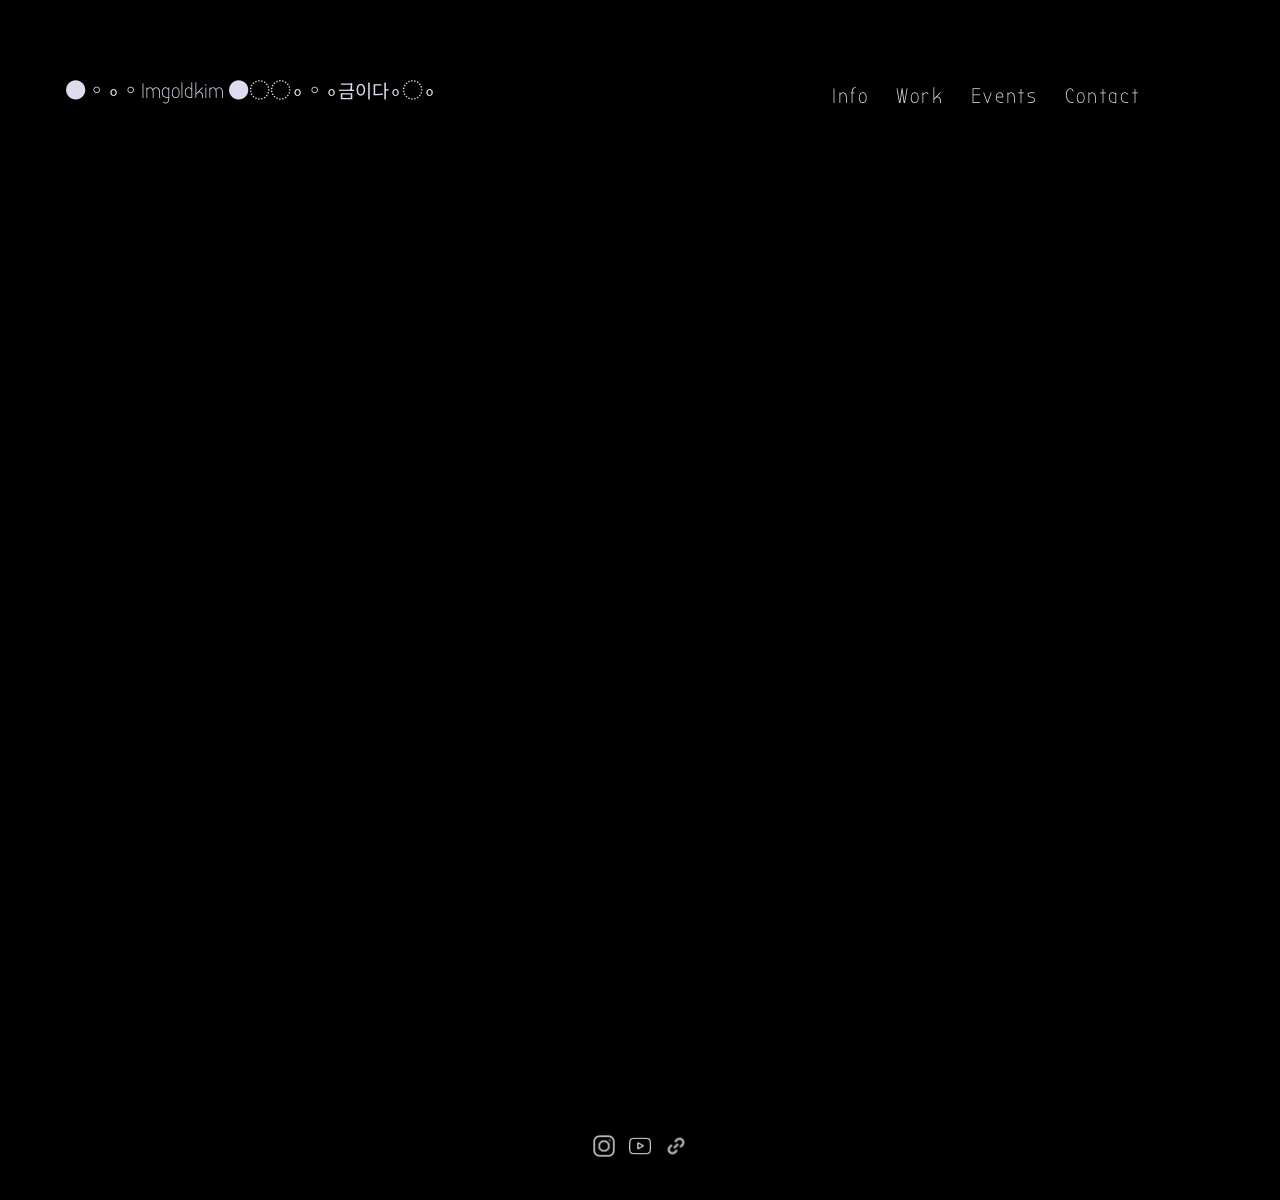
==== index.html @ c68221ae "g8t" ====
<!DOCTYPE html>
<html lang="en">
<head>
    <meta charset="UTF-8">
    <meta name="viewport" content="width=device-width, initial-scale=1.0">
    <title>●◦∘◦Imgoldkim ●◌∘◦금이다∘◌</title>
    <link rel="stylesheet" href="styles.css">
    <link href="https://fonts.googleapis.com/css2?family=Noto+Sans+KR&display=swap" rel="stylesheet">
    <link rel="preconnect" href="https://fonts.googleapis.com">
    <link rel="preconnect" href="https://fonts.gstatic.com" crossorigin>
    <link href="https://fonts.googleapis.com/css2?family=Bubbler+One&family=Indie+Flower&display=swap" rel="stylesheet">
    <script src="cursor-background.js"></script>
</head>
<body class="main-bg">
    <video class="hero-video" autoplay muted loop playsinline preload="auto" aria-label="Main background video">
        <source src="video/7seconds.mp4" type="video/mp4">
    </video>
    <div class="container">
        <div class="top-right-title"><a class="top-right-title-link" href="index.html" aria-label="Go to home">●◦∘◦Imgoldkim ●◌◌∘◦∘<span class="kr">금이다</span>∘◌∘</a></div>
        <nav class="top-right-menu">
            <a href="info.html" class="nav-link">Info</a>
            <a href="work.html" class="nav-link">Work</a>
            <a href="events.html" class="nav-link">Events</a>
            <a href="contact.html" class="nav-link">Contact</a>
        </nav>
        
        <main style="display: flex; flex-direction: column; justify-content: center; align-items: center; min-height: 120vh;"></main>
        <footer></footer>
        <div class="bottom-social-icons">
            <a href="https://www.instagram.com/thereddot.jpg/" target="_blank" rel="noopener noreferrer" aria-label="Instagram">
                <img src="images/instagram_icon.png" alt="Instagram" class="social-icon">
            </a>
            <a href="https://www.youtube.com/@ImGold" target="_blank" rel="noopener noreferrer" aria-label="YouTube">
                <img src="images/youtube.png" alt="YouTube" class="social-icon">
            </a>
            <a href="https://music.apple.com/ch/artist/im-gold/1435280077?l=en-GB" target="_blank" rel="noopener noreferrer" aria-label="Apple Music">
                <img src="images/link.png" alt="Apple Music" class="social-icon">
            </a>
        </div>
    </div>
    <script>
        // Kick video playback; some browsers require an explicit play call.
        (function() {
            const video = document.querySelector('.hero-video');
            if (!video) return;
            const tryPlay = () => {
                video.play().catch(() => {});
            };
            document.addEventListener('DOMContentLoaded', tryPlay);
            document.addEventListener('click', tryPlay, { once: true });
        })();
    </script>
</body>
</html>
---- styles.css ----
@import url('https://fonts.googleapis.com/css2?family=Inconsolata:wght@200..900&display=swap');

/* Bio page background */
.work-bg {
    background-image: url('images/bg6.png') !important;
    background-repeat: repeat !important;
    background-size: 150% !important;
    background-position: center center;
}
.events-bg {
    background-image: url('images/bg8.png') !important;
    background-repeat: repeat !important;
    background-size: 150% !important;
    background-position: center center;
}
.info-bg {
    background: #000 !important;
    background-image: none !important;
}
.info-bg::after,
.info-bg-scrolled::after {
    display: none !important;
}
.info-bg .top-right-title {
    color: #fffef1 !important;
}
.info-bg .top-right-title a {
    color: #fffef1 !important;
}
.info-bg .top-right-menu {
    color: #fffef1 !important;
}
.info-bg .nav-link {
    color: #fffef1 !important;
}
.info-bg main:first-of-type {
    justify-content: flex-start !important;
    align-items: flex-start !important;
    padding: 180px 20px 60px 65px;
    width: 100%;
}
.info-bg .bio-container {
    display: flex;
    gap: 10px;
    align-items: flex-start;
    max-width: 1200px;
}
.info-bg .bio-section {
    text-align: left !important;
    max-width: 500px;
    margin-top: 15px;
    margin-left: -140px;
    padding-left: 0;
    flex-shrink: 0;
}
.info-bg .bio-image {
    flex-shrink: 0;
    margin-left: 350px;
    margin-top: 0;
    display: flex;
    flex-direction: column;
    align-items: center;
}
.info-bg .bio-image img {
    max-width: 310px;
    margin-top: 110px;
    margin-left: -20px;
    height: auto;
    display: block;
}
.info-bg .bio-links {
    display: flex;
    gap: 30px;
    margin-top: 50px;
    margin-left: 0;
    justify-content: center;
}
.info-bg .link-group {
    display: flex;
    flex-direction: column;
    align-items: center;
}
.info-bg .link-title {
    font-family: "Inconsolata", monospace !important;
    font-size: 22pt !important;
    color: #ffffe2 !important;
    font-weight: 350 !important;
    margin-bottom: 2px;
}
.info-bg .link-subtitle {
    font-family: "Inconsolata", monospace !important;
    font-size: 14pt !important;
    color: #ffffe2 !important;
    font-weight: 200 !important;
    margin-top:-4px;
    text-decoration: none;
}
.info-bg .link-subtitle:hover {
    text-decoration: underline;
}
.info-bg .bio-section,
.info-bg .bio-section * {
    font-family: "Inconsolata", monospace !important;
    font-optical-sizing: auto;
    font-weight: 300;
    font-variation-settings:
        "wdth" 150;
    line-height: 1.4;
    font-size: 16pt !important;
    color: #ffffe2 !important;
}
.contact-bg {
    background-image: url('images/background5.png') !important;
    background-repeat: repeat !important;
    background-size: 150% !important;
    background-position: center center;
}
/* Main page background */
html, body {
    height: 100%;
    min-height: 100vh;
    margin: 0;
    padding: 10;
}
/* Bottom navigation menu styles */
.bottom-menu {
    display: flex;
    justify-content: center;
    gap: 16px;
    margin-top: 40px;
}
@font-face {
    font-family: 'Diatype';
    src: url('font/diatype/ABCDiatype-Heavy-Trial.woff2') format('woff2'),
         url('font/diatype/ABCDiatype-Heavy-Trial.woff') format('woff'),
         url('font/diatype/ABCDiatype-Heavy-Trial.otf') format('opentype');
    font-weight: 900;
    font-style: normal;
    font-display: swap;
}
/* Diatype font-face declarations */
@font-face {
    font-family: 'Diatype';
    src: url('font/diatype/ABCDiatype-Regular-Trial.woff2') format('woff2'),
         url('font/diatype/ABCDiatype-Regular-Trial.woff') format('woff'),
         url('font/diatype/ABCDiatype-Regular-Trial.otf') format('opentype');
    font-weight: normal;
    font-style: normal;
    font-display: swap;
}
@font-face {
    font-family: 'Diatype';
    src: url('font/diatype/ABCDiatype-Bold-Trial.woff2') format('woff2'),
         url('font/diatype/ABCDiatype-Bold-Trial.woff') format('woff'),
         url('font/diatype/ABCDiatype-Bold-Trial.otf') format('opentype');
    font-weight: bold;
    font-style: normal;
    font-display: swap;
}
body {
    font-family: 'Diatype', Arial, sans-serif;
    font-weight: 900;
    line-height: 1.6;
    background: #000;
    cursor: url('images/cursor.png'), auto;
}

/* Custom cursor for all interactive elements */
*, *::before, *::after {
    cursor: url('images/cursor.png'), auto;
}

/* Animated background for main page */
body.main-bg {
    background: #000;
    background-image: none;
}

.container {
    max-width: 1200px;
    margin: 0 auto;
    padding: 20px;
    background: transparent !important;
    position: relative;
    z-index: 1; /* keep content above video */
}

header {
    text-align: center;
    padding: 40px 0;
}

/* Use Diatype Heavy for headings */
h1, h2, h3, h4, h5, h6 {
    font-family: 'Diatype', Arial, sans-serif;
    font-weight: 900;
    color: #333;
    margin-bottom: 20px;
}

.main-image {
    display: flex;
    justify-content: center;
    align-items: center;
    min-height: 60vh;
}

.hero-image {
    max-width: 472px;
    height: auto;
    border-radius: 8px;
    animation: float 4s ease-in-out infinite; /* reduced animation time */
    transition: all 0.3s ease;
}

.hero-video {
    position: fixed;
    inset: 0;
    width: 100vw;
    height: 100vh;
    object-fit: cover;
    z-index: 0; /* sit behind content but above page background */
    background: #000;
    pointer-events: none; /* allow clicks to reach overlayed elements */
}

@keyframes float {
    0% {
        transform: translateY(0px);
    }
    50% {
        transform: translateY(-40px); /* increased movement range */
    }
    100% {
        transform: translateY(0px);
    }
}

footer {
    text-align: center;
    padding: 20px;
    color: #666;
    margin-top: 40px;
}

.footer-blue {
    color: blue;
}

.top-right-menu {  
    position: fixed;
    top: 80px;
    right: 140px;
    font-family: 'Noto Sans KR', sans-serif;
    font-size: 10.5pt;
    color: #222;
    display: flex;
    gap: 27px;
    z-index: 100;
}

.top-right-title {
    position: fixed;
    top: 80px;
    left: 65px; /* moved 200px further left from previous 120px */
    font-family: 'Bubbler One', 'Noto Sans KR', sans-serif;
    font-size: 16pt;
    font-weight: 400;
    color: #e0dbef;
    line-height: 24px; /* align with 24px icon height */
    text-rendering: optimizeLegibility;
    -webkit-font-smoothing: antialiased;
    z-index: 100;
    user-select: none;
    -webkit-user-select: none;
    -moz-user-select: none;
    cursor: pointer;
}

.top-right-title .kr {
    font-size: 14pt;
}

.top-right-title-link {
    color: inherit;
    text-decoration: none;
}

.nav-link {
    font-family: "Bubbler One", sans-serif;
    font-size: 16pt;
    font-weight: 400;
    color: #e0dbef;
    text-decoration: none;
    transition: opacity 0.7s ease;
    cursor: pointer;
    letter-spacing: 2.3px;
}

.nav-link:hover {
    opacity: 0.7;
}
.nav-btn {
    font-family: 'Diatype', Arial, sans-serif;
    font-size: 10pt !important; /* force all buttons to same size */
    color: #FFFFFF;
    background: transparent;
    border: none;
    border-radius: 4px;
    padding: 4px 12px;
    cursor: pointer;
    transition: background 0.2s;
    font-weight: 900;
}

.nav-btn:hover {
    background: #e0e7ff;
}

/* Center CV content */
.cv-center {
    display: flex;
    flex-direction: column;
    justify-content: center;
    align-items: center;
    min-height: 100vh;
    text-align: center;
}

.cv-details {
    max-width: 700px;
    margin: 180px auto 0 auto;
    text-align: center;
    color: #39FF14; /* neon green */
    font-weight: 900;
    font-size: 13pt; /* 본문 글자 크기 */
}

.cv-title {
    font-size: 2750px;
    font-weight: 900;
    display: inline-block;
    margin-bottom: 2pt;
    color: #FFFF00; /* 형광노랑 */
    background: none;
    -webkit-background-clip: initial;
    -webkit-text-fill-color: initial;
    background-clip: initial;
    text-fill-color: initial;
}

.cv-section-title {
    font-size: 30px;
    font-weight: 900;
    display: block;
    margin: 18px 0 8px 0;
    color: #2E8B57; /* deep pastel green */
    text-transform: uppercase;
    letter-spacing: 1px;
}

.cv-year {
    display: block;
    font-size: 10pt; /* 년도만 10pt */
    margin-top: 2px;
    color: #39FF14;
    font-weight: 900; /* 굵게 */
}

.cv-subtext {
    font-size: 11pt;
    display: block;
    margin-bottom: 0;
    line-height: 1.1; /* 더 줄인 줄간격 */
}

.cv-subtext + .cv-subtext {
    margin-top: 0;
}

.gallery {
    display: grid;
    grid-template-columns: repeat(3, 1fr);
    gap: 90px; /* 사진 사이 간격 더 넓힘 */
    justify-content: center;
    margin-top: 240px;
    padding-left: 64px;
    padding-right: 64px;
}

.gallery img {
    width: 482px;
    height: 302px;
    border-radius: 0;
    box-shadow: 0 4px 24px rgba(0,0,0,0.16);
    object-fit: contain;
    background: #222;
}

.bio-section,
.bio-section * {
    font-family: "Inconsolata", monospace;
    font-optical-sizing: auto;
    font-weight: 300;
    font-variation-settings:
        "wdth" 100;
    color: #FFFAA0; /* brighter light yellow */
    font-size: 12pt;
}

img {
    pointer-events: none;
    user-select: none;
    -webkit-user-drag: none;
}
.bottom-social-icons {
    position: absolute;
    bottom: 35px;
    left: 50%;
    transform: translateX(-50%);
    display: flex;
    gap: 14px;
    z-index: 100;
}

.social-icon {
    height: 22px;
    width: auto;
    opacity: 0.8;
    transition: opacity 0.3s ease;
    pointer-events: auto;
}

.social-icon:hover {
    opacity: 1;
}
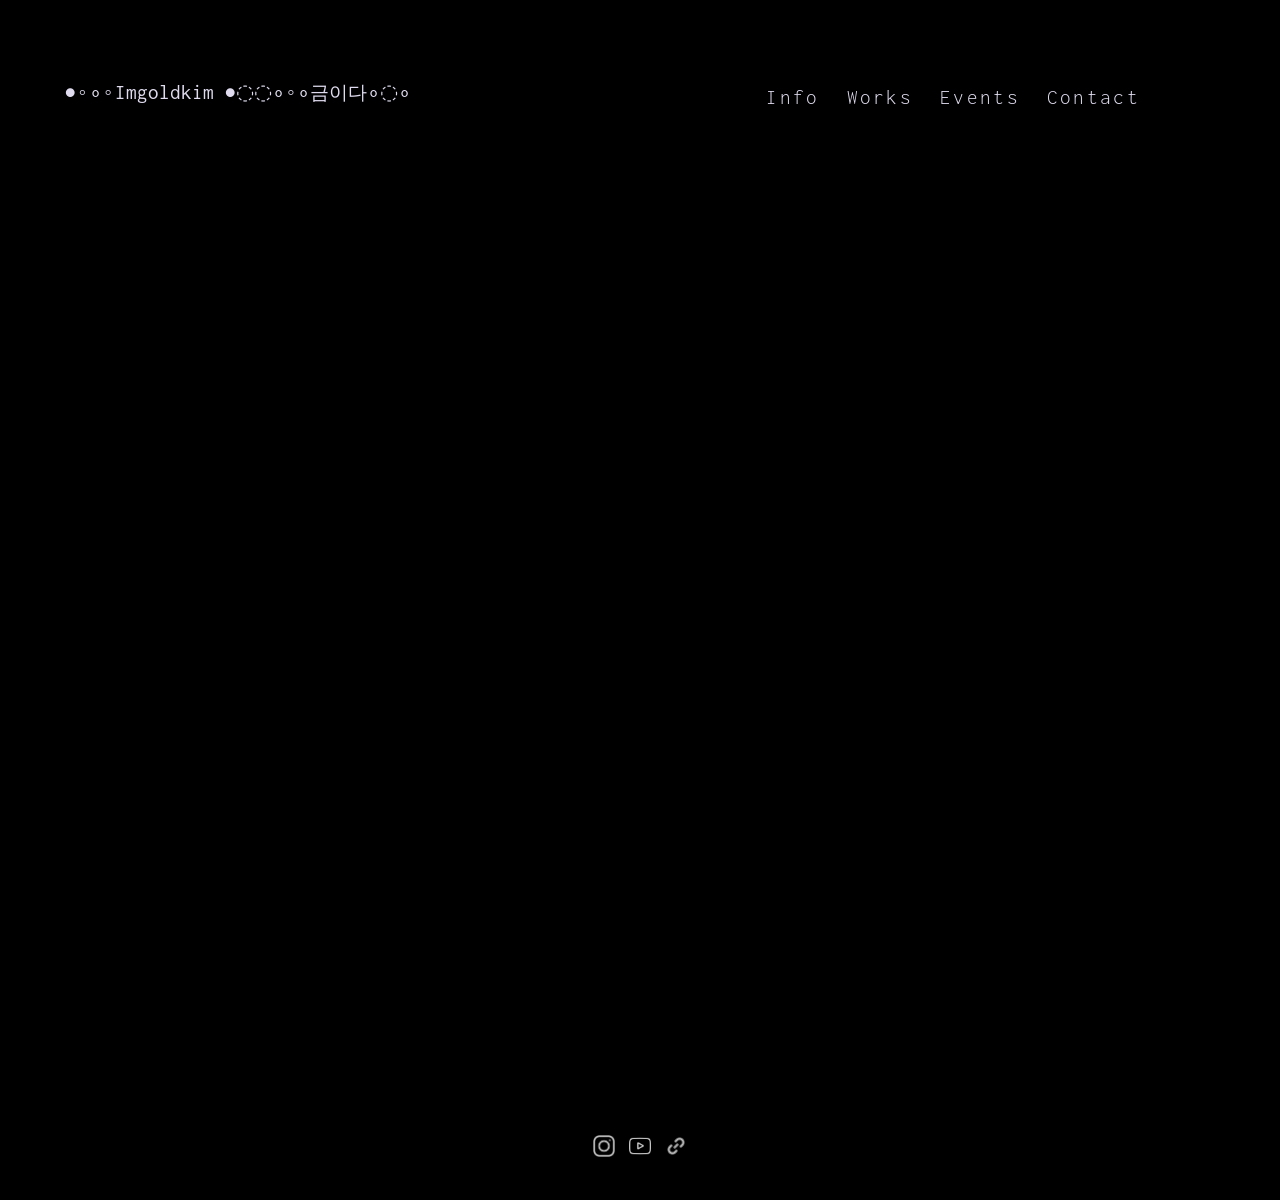
==== commit 55221a38: "change" ====
--- a/index.html
+++ b/index.html
@@ -19,7 +19,7 @@
         <div class="top-right-title"><a class="top-right-title-link" href="index.html" aria-label="Go to home">●◦∘◦Imgoldkim ●◌◌∘◦∘<span class="kr">금이다</span>∘◌∘</a></div>
         <nav class="top-right-menu">
             <a href="info.html" class="nav-link">Info</a>
-            <a href="work.html" class="nav-link">Work</a>
+            <a href="work.html" class="nav-link">Works</a>
             <a href="events.html" class="nav-link">Events</a>
             <a href="contact.html" class="nav-link">Contact</a>
         </nav>
--- a/styles.css
+++ b/styles.css
@@ -2,16 +2,12 @@
 
 /* Bio page background */
 .work-bg {
-    background-image: url('images/bg6.png') !important;
-    background-repeat: repeat !important;
-    background-size: 150% !important;
-    background-position: center center;
+    background: #000 !important;
+    background-image: none !important;
 }
 .events-bg {
-    background-image: url('images/bg8.png') !important;
-    background-repeat: repeat !important;
-    background-size: 150% !important;
-    background-position: center center;
+    background: #000 !important;
+    background-image: none !important;
 }
 .info-bg {
     background: #000 !important;
@@ -62,7 +58,7 @@
     align-items: center;
 }
 .info-bg .bio-image img {
-    max-width: 310px;
+    max-width: 330px;
     margin-top: 110px;
     margin-left: -20px;
     height: auto;
@@ -110,10 +106,8 @@
     color: #ffffe2 !important;
 }
 .contact-bg {
-    background-image: url('images/background5.png') !important;
-    background-repeat: repeat !important;
-    background-size: 150% !important;
-    background-position: center center;
+    background: #000 !important;
+    background-image: none !important;
 }
 /* Main page background */
 html, body {
@@ -251,7 +245,7 @@
     position: fixed;
     top: 80px;
     right: 140px;
-    font-family: 'Noto Sans KR', sans-serif;
+    font-family: 'Inconsolata', monospace;
     font-size: 10.5pt;
     color: #222;
     display: flex;
@@ -263,7 +257,7 @@
     position: fixed;
     top: 80px;
     left: 65px; /* moved 200px further left from previous 120px */
-    font-family: 'Bubbler One', 'Noto Sans KR', sans-serif;
+    font-family: 'Inconsolata', monospace;
     font-size: 16pt;
     font-weight: 400;
     color: #e0dbef;
@@ -287,9 +281,9 @@
 }
 
 .nav-link {
-    font-family: "Bubbler One", sans-serif;
+    font-family: 'Inconsolata', monospace;
     font-size: 16pt;
-    font-weight: 400;
+    font-weight: 300;
     color: #e0dbef;
     text-decoration: none;
     transition: opacity 0.7s ease;
@@ -378,23 +372,118 @@
     margin-top: 0;
 }
 
-.gallery {
-    display: grid;
-    grid-template-columns: repeat(3, 1fr);
-    gap: 90px; /* 사진 사이 간격 더 넓힘 */
-    justify-content: center;
-    margin-top: 240px;
-    padding-left: 64px;
-    padding-right: 64px;
-}
-
-.gallery img {
-    width: 482px;
-    height: 302px;
-    border-radius: 0;
-    box-shadow: 0 4px 24px rgba(0,0,0,0.16);
-    object-fit: contain;
-    background: #222;
+.works-main {
+    display: flex;
+    flex-direction: column;
+    align-items: center;
+    gap: 18px;
+    min-height: 100vh;
+    padding: 140px 24px 160px;
+    box-sizing: border-box;
+}
+
+.works-list {
+    width: min(900px, 100%);
+    display: flex;
+    flex-direction: column;
+    gap: 15px;
+    align-items: center;
+    margin-top: 80px;
+}
+
+.work-item {
+    width: 150%;
+    text-align: center;
+    background: transparent;
+    border: none;
+    color: #fff;
+    font-family: "Bitcount Single", system-ui, sans-serif;
+    font-optical-sizing: auto;
+    font-weight: 300;
+    font-style: normal;
+    font-variation-settings:
+        "slnt" 0,
+        "CRSV" 0.5,
+        "ELSH" 0,
+        "ELXP" 0;
+    font-size: 70px;
+    font-weight: 300;
+    letter-spacing: 1.2px;
+    padding: 6px 12px;
+    cursor: pointer;
+    transition: color 0.15s ease, transform 0.15s ease;
+    text-decoration: none;
+    position: relative;
+}
+
+.work-item:hover,
+.work-item:focus-visible {
+    color: #e6e6e6;
+    transform: translateY(-2px);
+    text-decoration: underline;
+    z-index: 140;
+}
+
+.work-flyout {
+    position: absolute;
+    min-width: 420px;
+    max-width: 880px;
+    background: rgba(0, 0, 0, 0.9);
+    color: #fff;
+    border: none;
+    padding: 10px;
+    box-shadow: 0 22px 40px rgba(0, 0, 0, 0.6);
+    font-family: "Bitcount Single", system-ui, sans-serif;
+    font-optical-sizing: auto;
+    font-weight: 300;
+    font-style: normal;
+    font-variation-settings:
+        "slnt" 0,
+        "CRSV" 0.5,
+        "ELSH" 0,
+        "ELXP" 0;
+    font-size: 12pt;
+    font-weight: 300;
+    letter-spacing: 0.6px;
+    pointer-events: none;
+    z-index: 120;
+    border-radius: 8px;
+    overflow: hidden;
+}
+
+.work-flyout iframe {
+    display: block;
+    width: 800px;
+    height: 450px;
+    max-width: 100%;
+    border: 0;
+    pointer-events: none;
+    aspect-ratio: 16/9;
+}
+
+@media (max-width: 720px) {
+    .work-flyout {
+        left: 8px !important;
+        right: 8px !important;
+        width: auto;
+        max-width: calc(100% - 16px);
+    }
+
+    .work-flyout iframe {
+        width: 100%;
+        height: auto;
+    }
+}
+
+@media (max-width: 640px) {
+    .works-main {
+        padding: 120px 18px 120px;
+        gap: 14px;
+    }
+
+    .work-item {
+        font-size: 30px;
+    }
 }
 
 .bio-section,
@@ -434,3 +523,300 @@
 .social-icon:hover {
     opacity: 1;
 }
+
+.contact-section {
+    min-height: 100vh;
+    display: flex;
+    align-items: center;
+    justify-content: center;
+    padding: 0;
+}
+
+.contact-main {
+    display: flex;
+    gap: 40px;
+    align-items: flex-start;
+    justify-content: center;
+    min-height: 100vh;
+    padding: 100px 60px 120px 120px;
+}
+
+.contact-right {
+    flex: 1;
+    height: 700px;
+    min-width: 400px;
+    border: none;
+    display: flex;
+    align-items: center;
+    justify-content: flex-end;
+}
+
+.welcome-message h2 {
+    font-family: 'Inconsolata', monospace;
+    font-size: 14pt;
+    font-weight: 300;
+    color: #fff;
+    margin: 0;
+    text-align: right;
+    padding-right: 200px;
+    padding-left: 0;
+}
+
+
+
+.player-header h2 {
+    font-family: 'Inconsolata', monospace;
+    font-size: 16pt;
+    font-weight: 300;
+    color: #fff;
+    margin: 0;
+}
+
+.player-controls {
+    display: flex;
+    gap: 12px;
+    flex-wrap: wrap;
+}
+
+.player-btn {
+    flex: 1;
+    min-width: 80px;
+    padding: 12px 16px;
+    background: transparent;
+    color: #fff;
+    border: 1px solid #fff;
+    border-radius: 0;
+    font-family: 'Inconsolata', monospace;
+    font-size: 11pt;
+    font-weight: 300;
+    cursor: pointer;
+    transition: all 0.2s ease;
+}
+
+.player-btn:hover {
+    background: #fff;
+    color: #000;
+}
+
+.player-btn:active {
+    transform: translateY(1px);
+}
+
+.player-visualizer {
+    width: 100%;
+    height: 150px;
+    background: #000;
+    border: 1px solid #fff;
+}
+
+#audioCanvas {
+    width: 100%;
+    height: 100%;
+    display: block;
+}
+
+.player-volume {
+    display: flex;
+    flex-direction: column;
+    gap: 8px;
+}
+
+.player-volume label {
+    font-family: 'Inconsolata', monospace;
+    font-size: 11pt;
+    font-weight: 300;
+    color: #fff;
+}
+
+.volume-slider {
+    width: 100%;
+    height: 4px;
+    background: #444;
+    border: none;
+    border-radius: 0;
+    outline: none;
+    -webkit-appearance: none;
+    appearance: none;
+}
+
+.volume-slider::-webkit-slider-thumb {
+    -webkit-appearance: none;
+    appearance: none;
+    width: 16px;
+    height: 16px;
+    background: #fff;
+    cursor: pointer;
+    border: 1px solid #fff;
+}
+.contact-card {
+    width: 100%;
+    max-width: 520px;
+    min-height: 520px;
+    background: #000;
+    border: none;
+    border-radius: 0;
+    box-shadow: none;
+    padding: 45px;
+    display: flex;
+    flex-direction: column;
+    gap: 18px;
+    box-sizing: border-box;
+}
+
+.contact-title {
+    font-family: 'Inconsolata', monospace;
+    font-size: 16pt;
+    font-weight: 300;
+    color: #fff;
+    margin: 0 0 6px 0;
+}
+
+.contact-form {
+    display: flex;
+    flex-direction: column;
+    gap: 14px;
+}
+
+.form-row {
+    display: flex;
+    gap: 12px;
+    width: 100%;
+}
+
+.two-col {
+    flex-wrap: wrap;
+}
+
+.form-field {
+    flex: 1 1 0;
+    display: flex;
+    flex-direction: column;
+    gap: 6px;
+    font-family: 'Inconsolata', monospace;
+    font-size: 12pt;
+    font-weight: 300;
+    color: #fff;
+}
+
+.form-field span {
+    letter-spacing: 0.3px;
+    color: #fff;
+}
+
+.form-field input,
+.form-field textarea {
+    width: 100%;
+    border: 1.5px solid #fff;
+    border-radius: 0;
+    padding: 12px 14px;
+    background: #000;
+    font-family: 'Inconsolata', monospace;
+    font-size: 12pt;
+    font-weight: 300;
+    color: #fff;
+    transition: border-color 0.2s ease, box-shadow 0.2s ease;
+}
+
+.form-field input:focus,
+.form-field textarea:focus {
+    outline: none;
+    border-color: #fff;
+    box-shadow: 0 0 0 3px rgba(255, 255, 255, 0.12);
+    background: #000;
+}
+
+.form-field textarea {
+    resize: vertical;
+    min-height: 140px;
+}
+
+.contact-submit {
+    margin-top: 8px;
+    align-self: flex-start;
+    padding: 12px 26px;
+    background: #fff;
+    color: #000;
+    border: 2px solid #fff;
+    border-radius: 0;
+    font-family: 'Inconsolata', monospace;
+    font-size: 12pt;
+    font-weight: 300;
+    letter-spacing: 0px;
+    cursor: pointer;
+    transition: transform 0.12s ease, box-shadow 0.12s ease, background 0.2s ease, color 0.2s ease;
+}
+
+.contact-submit:hover {
+    background: #000;
+    color: #fff;
+    border-color: #fff;
+    box-shadow: 0 10px 24px rgba(255, 255, 255, 0.16);
+    transform: translateY(-2px);
+}
+
+.contact-submit:active {
+    transform: translateY(0);
+    box-shadow: 0 6px 14px rgba(0, 0, 0, 0.12);
+}
+
+@media (max-width: 640px) {
+    .contact-card {
+        width: 100%;
+        min-height: auto;
+        padding: 26px;
+    }
+
+    .form-row,
+    .two-col {
+        flex-direction: column;
+    }
+}
+
+.contact-footer {
+    display: flex;
+    justify-content: center;
+    align-items: flex-end;
+    gap: 60px;
+    padding: 40px 65px;
+    margin-top: 60px;
+    position: relative;
+}
+
+.footer-email {
+    display: flex;
+    align-items: center;
+    position: absolute;
+    right: 65px;
+}
+
+.footer-email a {
+    font-family: 'Inconsolata', monospace;
+    font-size: 12pt;
+    font-weight: 300;
+    color: #fff;
+    text-decoration: none;
+    transition: opacity 0.2s ease;
+}
+
+.footer-email a:hover {
+    opacity: 0.7;
+}
+
+.footer-social {
+    display: flex;
+    gap: 16px;
+    justify-content: center;
+    align-items: center;
+}
+
+.footer-icon {
+    width: 22px;
+    height: auto;
+    opacity: 0.8;
+    transition: opacity 0.3s ease;
+    pointer-events: auto;
+}
+
+.footer-icon:hover {
+    opacity: 1;
+}
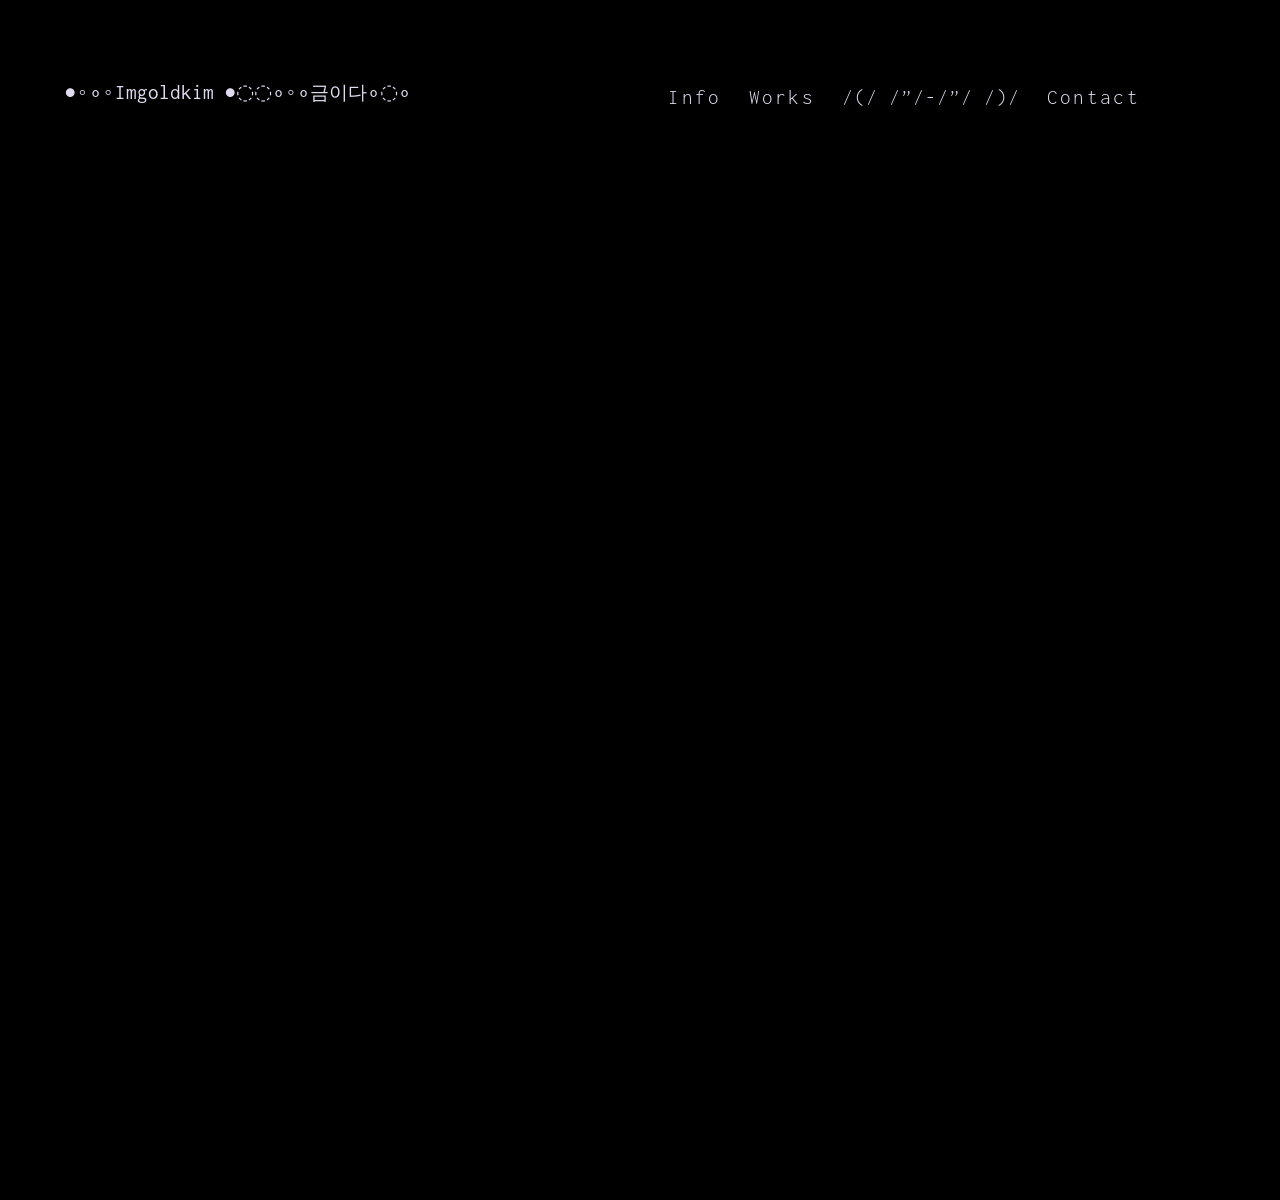
==== commit 13087142: "changement" ====
--- a/index.html
+++ b/index.html
@@ -20,7 +20,7 @@
         <nav class="top-right-menu">
             <a href="info.html" class="nav-link">Info</a>
             <a href="work.html" class="nav-link">Works</a>
-            <a href="events.html" class="nav-link">Events</a>
+            <button class="nav-link strudel-nav-trigger" type="button" aria-expanded="false" aria-controls="strudel-panel">⁄(⁄ ⁄”⁄-⁄”⁄ ⁄)⁄</button>
             <a href="contact.html" class="nav-link">Contact</a>
         </nav>
         
@@ -37,6 +37,18 @@
                 <img src="images/link.png" alt="Apple Music" class="social-icon">
             </a>
         </div>
+                <section class="strudel-widget" aria-label="Strudel embed">
+                    <div id="strudel-panel" class="strudel-widget-panel" aria-hidden="true">
+                        <iframe
+                            class="strudel-widget-frame"
+                            src="https://strudel.cc/#[base64]"
+                            title="Strudel"
+                            loading="lazy"
+                            allow="autoplay; fullscreen"
+                            referrerpolicy="no-referrer"
+                        ></iframe>
+                    </div>
+                </section>
     </div>
     <script>
         // Kick video playback; some browsers require an explicit play call.
@@ -49,6 +61,29 @@
             document.addEventListener('DOMContentLoaded', tryPlay);
             document.addEventListener('click', tryPlay, { once: true });
         })();
+
+        (function() {
+            const widget = document.querySelector('.strudel-widget');
+            const launcher = document.querySelector('.strudel-nav-trigger');
+            const panel = document.querySelector('.strudel-widget-panel');
+            if (!widget || !launcher || !panel) return;
+
+            const setOpen = (isOpen) => {
+                widget.classList.toggle('is-open', isOpen);
+                launcher.setAttribute('aria-expanded', String(isOpen));
+                panel.setAttribute('aria-hidden', String(!isOpen));
+            };
+
+            launcher.addEventListener('click', () => {
+                setOpen(!widget.classList.contains('is-open'));
+            });
+
+            document.addEventListener('keydown', (event) => {
+                if (event.key === 'Escape') {
+                    setOpen(false);
+                }
+            });
+        })();
     </script>
 </body>
 </html>
--- a/styles.css
+++ b/styles.css
@@ -114,8 +114,21 @@
     height: 100%;
     min-height: 100vh;
     margin: 0;
-    padding: 10;
-}
+    padding: 0;
+    overflow-x: hidden; /* prevent horizontal scroll causing black gutter */
+}
+
+/* Force page and containers to black to avoid any white gaps */
+html, body, .container, .woc-container, footer {
+    background: #000 !important;
+    color: #fff !important;
+}
+
+/* remove any default margins that can reveal the page background */
+body, html { margin: 0; padding: 0; }
+
+/* ensure footer doesn't add unexpected height or white background */
+footer { background: transparent !important; margin: 0; padding: 0; }
 /* Bottom navigation menu styles */
 .bottom-menu {
     display: flex;
@@ -176,7 +189,6 @@
     padding: 20px;
     background: transparent !important;
     position: relative;
-    z-index: 1; /* keep content above video */
 }
 
 header {
@@ -235,6 +247,7 @@
     padding: 20px;
     color: #666;
     margin-top: 40px;
+    background: transparent;
 }
 
 .footer-blue {
@@ -291,30 +304,56 @@
     letter-spacing: 2.3px;
 }
 
+button.nav-link {
+    border: 0;
+    background: transparent;
+    padding: 0;
+}
+
 .nav-link:hover {
     opacity: 0.7;
 }
-.nav-btn {
-    font-family: 'Diatype', Arial, sans-serif;
-    font-size: 10pt !important; /* force all buttons to same size */
-    color: #FFFFFF;
-    background: transparent;
-    border: none;
-    border-radius: 4px;
-    padding: 4px 12px;
+
+.strudel-nav-trigger {
+    display: inline-flex;
+    align-items: center;
+    border-radius: 999px;
+    padding: 2px 6px;
+    letter-spacing: 0.04em;
+    animation: strudel-wave 3.22s ease-in-out infinite;
+    transition: background-color 180ms ease, color 180ms ease, opacity 180ms ease;
+}
+
+.strudel-nav-trigger:hover,
+.strudel-nav-trigger:focus-visible {
+    background-color: #e9cbff;
+    color: #21143a;
+    opacity: 1;
+    animation-play-state: paused;
+}
+.woc-info-btn {
+    position: absolute;
+    right: 60px; /* place where the original long text lived */
+    top: 240px; /* align with title baseline */
+    width: 36px;
+    height: 36px;
+    border-radius: 50%;
+    background: #fff;
+    color: #000;
+    border: 0;
+    display: inline-flex;
+    align-items: center;
+    justify-content: center;
+    font-family: 'Inconsolata', monospace;
+    font-weight: 700;
     cursor: pointer;
-    transition: background 0.2s;
-    font-weight: 900;
-}
-
-.nav-btn:hover {
-    background: #e0e7ff;
-}
-
-/* Center CV content */
-.cv-center {
-    display: flex;
-    flex-direction: column;
+    z-index: 65;
+    box-shadow: 0 6px 16px rgba(0,0,0,0.25);
+    animation: woc-pulse 1.6s ease-in-out infinite alternate;
+    opacity: 0.95;
+    font-size: 20px; /* increased 'i' size */
+    line-height: 1;
+}
     justify-content: center;
     align-items: center;
     min-height: 100vh;
@@ -501,6 +540,10 @@
     pointer-events: none;
     user-select: none;
     -webkit-user-drag: none;
+    /* make <img> elements responsive across the site */
+    max-width: 100%;
+    height: auto;
+    display: block;
 }
 .bottom-social-icons {
     position: absolute;
@@ -510,6 +553,7 @@
     display: flex;
     gap: 14px;
     z-index: 100;
+    background: transparent !important;
 }
 
 .social-icon {
@@ -648,6 +692,920 @@
     cursor: pointer;
     border: 1px solid #fff;
 }
+
+/* Water of Connection page */
+.woc-bg {
+    background: none !important;
+    background-image: none !important;
+    color: inherit;
+}
+
+.woc-bg::before,
+.woc-bg::after {
+    display: none !important;
+}
+
+.woc-bg::before {
+    top: -120px;
+    left: -140px;
+    background: #2f8f9a;
+}
+
+.woc-bg::after {
+    bottom: -160px;
+    right: -180px;
+    background: #000000;
+}
+
+.woc-container {
+    position: relative;
+    z-index: 1;
+    padding: 0; /* remove container padding so first still can sit flush at top */
+    background: #000; /* ensure black backdrop */
+}
+
+.woc-main {
+    min-height: 100vh;
+    /* remove all padding so images truly fill from top to bottom */
+    padding: 0;
+    box-sizing: border-box;
+}
+
+.woc-hero {
+    display: grid;
+    grid-template-columns: minmax(0, 1.1fr) minmax(0, 0.9fr);
+    gap: 30px;
+    align-items: end;
+}
+
+.woc-alt-desc {
+    position: fixed;
+    right: 164px; 
+    top: 13px; /* start at top of the viewport when 4.png is visible */
+    max-width: 420px;
+    color: #fff;
+    font-family: 'Inconsolata', monospace; /* match first paragraph */
+    font-weight: 300; /* match weight of first paragraph */
+    font-size: 14px; /* match .woc-title-desc */
+    line-height: 1.35;
+    text-align: right; /* right aligned */
+    pointer-events: none;
+    background: transparent;
+    box-shadow: none;
+    display: none;
+    z-index: 1200;
+}
+.woc-alt-desc.visible { display: block; }
+@media (max-width:900px){ .woc-alt-desc { left: 18px; right: 18px; top: auto; bottom: 80px; transform: none; text-align: left; } }
+.woc-title { font-family: 'Diatype', Arial, sans-serif !important; font-weight: 900 !important; }
+.woc-section-title { font-family: 'Diatype', Arial, sans-serif !important; font-weight: 900 !important; }
+.woc-lede { font-family: 'Diatype', Arial, sans-serif !important; font-weight: 400 !important; }
+
+.woc-lede {
+    font-family: "Inconsolata", monospace;
+    font-size: 13pt;
+    line-height: 1.6;
+    color: rgba(255, 255, 255, 0.82);
+    margin: 0;
+}
+
+/* WOC specific top title sizing/position per request */
+.woc-title-top {
+    position: absolute;
+    right: 60px;
+    top: 235px;
+    font-family: "Bitcount Single", system-ui, sans-serif;
+    font-size: 20px;
+    font-weight: 350;
+    color: #fff;
+    letter-spacing: 1.2px;
+    z-index: 60;
+    pointer-events: none;
+    text-transform: uppercase;
+}
+
+.woc-alt-desc {
+    position: fixed;
+    right: 54px; /* increased gap from right as requested */
+    top: 13px; /* start at top of the viewport when 4.png is visible */
+    max-width: 420px;
+    color: #fff;
+    font-family: 'Inconsolata', monospace; /* match first paragraph */
+    font-weight: 300; /* match weight of first paragraph */
+    font-size: 14px; /* match .woc-title-desc */
+    line-height: 1.35;
+    text-align: right; /* right aligned */
+    pointer-events: none;
+    background: transparent;
+    box-shadow: none;
+    display: block; /* keep in DOM so opacity can animate */
+    opacity: 0; /* start hidden */
+    visibility: hidden;
+    transition: opacity 1s ease; /* longer fade-in */
+    z-index: 1200;
+}
+.woc-alt-desc.visible { opacity: 1; visibility: visible; }
+
+.woc-detail-value {
+    text-align: right;
+    color: #ffffff;
+}
+
+.woc-section {
+    margin-top: 44px;
+}
+
+.woc-section-title {
+    font-family: "Inconsolata", monospace;
+    font-size: 10pt;
+    letter-spacing: 3px;
+    text-transform: uppercase;
+    margin: 0 0 10px 0;
+}
+
+.woc-image-grid {
+    display: block; /* stack images vertically, full-width */
+    margin: 0;
+}
+
+/* remove default section top margin on Water page so first image sits at very top */
+.woc-bg .woc-section {
+    margin-top: 0 !important;
+    padding: 0 !important;
+}
+
+/* ensure no extra spacing around image grid */
+.woc-image-grid, .woc-image-grid > * { padding: 0; margin: 0; }
+
+/* ensure no rotation/tilt on Water page images */
+.woc-bg .woc-image,
+.woc-bg .woc-image:first-of-type {
+    transform: none !important;
+    -webkit-transform: none !important;
+}
+
+.woc-video-grid {
+    display: flex;
+    justify-content: center;
+    align-items: center;
+    gap: 0;
+}
+
+/* hide native <video> tiles so only the embed iframe appears */
+.woc-video {
+    display: none;
+}
+
+.woc-image {
+    /* make full-bleed regardless of the centered .container */
+    width: 100vw;
+    margin-left: calc(50% - 50vw);
+    margin-right: calc(50% - 50vw);
+    height: 100vh;
+    height: 100dvh;
+    min-height: 100vh;
+    min-height: 100dvh;
+    background-size: cover;
+    background-position: center center;
+    border-radius: 0; /* sharp corners */
+    box-shadow: none;
+    display: block;
+    position: relative; /* allow absolutely-positioned captions */
+}
+
+/* allow interactions on stills (needed for buttons/overlays) */
+.woc-image { pointer-events: auto; }
+
+/* small overlay caption placed on the first still (1.png) */
+.woc-image .woc-overlay-caption {
+    position: absolute;
+    /* use relative positioning so caption scales with viewport */
+    top: 60%;
+    right: 3%;
+    transform: translateY(-50%);
+    font-size: 10pt;
+    color: #ffffff;
+    text-align: right;
+    z-index: 999; /* ensure it sits above page elements */
+    line-height: 1.05;
+    text-shadow: 0 2px 6px rgba(0,0,0,0.85);
+    pointer-events: none; /* allow clicks to pass through */
+    padding: 0; /* remove background padding */
+    background: transparent; /* remove background as requested */
+    border-radius: 0;
+    font-family: "Bitcount Single", system-ui, sans-serif; /* match .woc-title-top */
+    font-weight: 400;
+    text-shadow: none;
+}
+
+/* ensure info button and description popup can receive pointer events */
+.woc-image .woc-info-btn,
+.woc-image .woc-title-desc,
+.woc-image #wocInfoBtn,
+.woc-image #wocDesc {
+    pointer-events: auto;
+    cursor: default;
+}
+
+/* ensure the very first still anchors to the top */
+.woc-image:first-of-type {
+    background-position: top center;
+}
+
+/* ensure the first still always fills the viewport and sits flush */
+.woc-bg .woc-image:first-of-type {
+    height: 100vh !important;
+    height: 100dvh !important;
+    min-height: 100vh !important;
+    min-height: 100dvh !important;
+    margin-top: 0 !important;
+    background-position: top center !important;
+}
+
+/* ensure the final still also fills the viewport to the bottom */
+.woc-bg .woc-image:last-of-type {
+    height: 100vh !important;
+    height: 100dvh !important;
+    min-height: 100vh !important;
+    min-height: 100dvh !important;
+    margin-bottom: 0 !important;
+    background-position: center bottom !important;
+}
+
+/* remove extra spacing before the Back link so last image can reach bottom */
+.woc-bg .woc-back {
+    margin-top: 0 !important;
+    position: relative;
+}
+
+/* pin Back to Works to the bottom-right as an overlay */
+.woc-bg .woc-back {
+    position: fixed !important;
+    right: 28px !important;
+    bottom: 24px !important;
+    z-index: 420 !important;
+    background: none !important;
+    padding: 8px 12px !important;
+    border-radius: 6px !important;
+    color: #fff !important;
+    opacity: 0;
+    pointer-events: none;
+    transition: opacity 220ms ease;
+}
+.woc-bg .woc-back.visible {
+    opacity: 1 !important;
+    pointer-events: auto !important;
+}
+
+/* dashed underline appearing under Back on hover (absolute so text doesn't move) */
+.woc-bg .woc-back {
+    display: inline-block !important;
+    position: fixed !important; /* keep fixed positioning */
+}
+.woc-bg .woc-back::after {
+    content: '';
+    position: absolute;
+    left: 8px;
+    right: 8px;
+    bottom: 6px;
+    height: 0;
+    border-bottom: 2px solid currentColor;
+    transform: scaleX(0);
+    transform-origin: left center;
+    transition: transform 120ms linear;
+    pointer-events: none;
+}
+.woc-bg .woc-back.visible:hover::after,
+.woc-bg .woc-back:hover::after {
+    transform: scaleX(1);
+}
+/* match Back button font to top-right title */
+.woc-bg .woc-back {
+    font-family: 'Inconsolata', monospace !important;
+    font-weight: 300 !important;
+}
+
+/* remove container padding specifically on Water page so images touch edges */
+.woc-bg .container {
+    padding: 0 !important;
+}
+
+/* small fixed video overlay that sits on top of the first image */
+.woc-video-float {
+    position: fixed;
+    bottom: 24px;
+    left: 24px;
+    right: auto;
+    width: min(420px, 56vw); /* increased size and moved to left */
+    z-index: 330;
+    border-radius: 3px;
+    overflow: hidden;
+    box-shadow: 0 18px 48px rgba(255, 255, 255, 0.55);
+    background: #000;
+    pointer-events: none;
+    opacity: 0;
+    transform: translateX(-8px);
+    transform-origin: left bottom;
+    transition: opacity 200ms ease, transform 150ms ease;
+}
+.woc-video-float.visible {
+    opacity: 1;
+    transform: translateX(0);
+    pointer-events: auto;
+}
+.woc-video-float.visible:hover {
+    transform: translateX(0) scale(1.38);
+}
+.woc-video-float iframe {
+    width: 100%;
+    height: auto;
+    aspect-ratio: 16 / 9;
+    display: block;
+    border: 0;
+}
+
+/* label shown above the floating video: same font as Back, no background, small gap */
+.woc-video-label {
+    position: absolute;
+    bottom: calc(100% + 8px);
+    left: 8px;
+    font-family: 'Inconsolata', monospace;
+    font-size: 10pt;
+    color: #fff;
+    background: transparent;
+    padding: 0;
+    margin: 0;
+    pointer-events: none;
+    z-index: 50;
+    letter-spacing: 0.02em;
+}
+
+/* per-image captions */
+.woc-caption {
+    position: absolute;
+    top: 24px;
+    left: 24px;
+    color: #fff;
+    font-family: 'Inconsolata', monospace;
+    font-weight: 300;
+    line-height: 1.25;
+    pointer-events: none;
+    z-index: 40;
+    text-shadow: 0 6px 18px rgba(0,0,0,0.6);
+    max-width: calc(100vw - 48px);
+}
+.woc-caption.large {
+    font-size: 15px; /* user's request */
+    letter-spacing: 0.04em;
+    font-weight: 600;
+    text-transform: uppercase;
+    right: 24px;
+    left: auto;
+    top: 60%;
+    transform: translateY(-50%);
+    text-align: right;
+    max-width: 420px;
+}
+
+/* description popup styling (controlled via .open/.closing) */
+.woc-title-desc {
+    position: absolute;
+    right: calc(60px + 46px);
+    top: 240px; /* align near the info button */
+    background: transparent; /* keep background transparent */
+    padding: 0; /* no extra padding */
+    border-radius: 0;
+    color: #fff; /* keep text visible */
+    z-index: 520; /* sit above back/social overlays */
+    pointer-events: none;
+    max-width: 420px;
+    box-shadow: none; /* remove shadow */
+    opacity: 0; /* start hidden; visibility controlled via classes */
+    visibility: hidden;
+    transform: translateY(6px);
+    transform-origin: unset;
+    transition: opacity 700ms ease, transform 500ms ease, visibility 0s linear 700ms;
+    font-family: 'Inconsolata', monospace;
+    font-size: 14px;
+    line-height: 1.35;
+    white-space: pre-wrap;
+}
+.woc-title-desc.visible,
+.woc-title-desc.open {
+    opacity: 1;
+    visibility: visible;
+    transform: translateY(0);
+    pointer-events: auto;
+    transition-delay: 0s;
+}
+.woc-title-desc.closing {
+    opacity: 0;
+    visibility: hidden;
+    pointer-events: none;
+}
+
+
+/* button discription */
+.woc-title-left-block {
+    position: absolute;
+    left: 54px;
+    top: 860px; /* below the title line */
+    font-family: 'Inconsolata', monospace;
+    font-weight: 300;
+    color: #fff;
+    z-index: 60;
+    pointer-events: none;
+    font-size: 18.5px;
+    line-height: 1.25;
+    max-width: 420px;
+    white-space: pre-wrap;
+}
+@media (max-width:900px){
+    .woc-title-left-block { left: 18px; top: 140px; font-size: 11px; max-width: calc(100vw - 36px); }
+}
+
+/* focus and responsive rules will apply to the single .woc-info-btn definition above */
+.woc-info-btn:focus { outline: 3px solid rgba(0,0,0,0.12); }
+@media (max-width:900px){ .woc-info-btn { right:12px; top:96px; width:40px; height:40px; font-size:18px; } }
+
+/* (previous visible description rules replaced by fixed-position variant above) */
+@media (max-width:900px){ .woc-title-desc { left:auto; top:auto; font-size:13px; max-width: calc(100vw - 36px); } }
+
+/* Fixed scroll-caption: appears under first still and hides mid-second still */
+.woc-title-desc.scroll-caption {
+    position: fixed;
+    left: 50%;
+    bottom: 56px; /* place slightly above bottom social icons */
+    transform: translate(-50%, 0);
+    max-width: calc(100% - 64px);
+    text-align: center;
+    padding: 0;
+    pointer-events: none;
+    background: transparent; /* ensure transparent */
+    opacity: 1; /* visible when added */
+    transition: none; /* disable transitions */
+    z-index: 620;
+    font-size: 16px;
+    line-height: 1.25;
+}
+.woc-title-desc.scroll-caption.visible { opacity: 1; }
+
+/* Position description at top of second still (2.png) */
+.woc-title-desc.at-top {
+    position: fixed; /* make visible relative to viewport */
+    top: 150px; /* 13px from top as requested */
+    left: 54px;
+    right: auto;
+    transform: none;
+    max-width: 420px;
+    text-align: left;
+    padding: 0;
+    pointer-events: none;
+    background: transparent;
+    box-shadow: none;
+    opacity: 1;
+    transition: none;
+    z-index: 1200; /* ensure it's above other overlays */
+    font-size: 14px;
+    line-height: 1.35;
+}
+@media (max-width:900px){ .woc-title-desc.at-top { left: 18px; right: 18px; top: 13px; } }
+
+/* Left-side alt description shown during 4.png (idx 3) */
+.woc-alt-desc {
+    position: fixed;
+    right: 120px; /* moved inward from the edge */
+    top: 70%;
+    transform: translateY(-50%);
+    max-width: 420px;
+    color: #fff;
+    font-family: 'Inconsolata', monospace;
+    font-size: 14px;
+    line-height: 1.45;
+    text-align: right;
+    pointer-events: none;
+    background: transparent;
+    box-shadow: none;
+    display: none;
+    z-index: 1200;
+}
+.woc-alt-desc.visible { display: block; }
+@media (max-width:900px){ .woc-alt-desc { left: 18px; right: 18px; top: auto; bottom: 80px; transform: none; } }
+
+/* Final override: ensure alt desc does not shift images — keep text inward from edge */
+.woc-alt-desc { right: 120px !important; text-align: right !important; }
+
+@keyframes woc-pulse {
+    0% { opacity: 0.45; transform: scale(0.98); }
+    100% { opacity: 1; transform: scale(1.52); }
+}
+
+/* Centered live-performance text shown over images 6-8 */
+.woc-live-text {
+    position: fixed;
+    left: 50%;
+    top: 50%;
+    transform: translate(-50%, -50%);
+    max-width: 920px;
+    width: min(92vw, 920px);
+    color: #fff;
+    text-align: center;
+    font-family: 'Inconsolata', monospace;
+    font-weight: 300;
+    font-size: 18px;
+    line-height: 1.45;
+    pointer-events: none;
+    background: transparent;
+    opacity: 0;
+    visibility: hidden;
+    transition: opacity 800ms ease, visibility 0s linear 800ms;
+    z-index: 650;
+}
+.woc-live-text.visible { opacity: 1; visibility: visible; transition: opacity 800ms ease; }
+@media (max-width: 900px) {
+    .woc-live-text { font-size: 15px; padding: 0 18px; }
+}
+
+/* Staggered paragraph fade-ins inside the live text block */
+.woc-live-text p {
+    opacity: 0;
+    transform: translateY(6px);
+    transition: opacity 1000ms ease, transform 500ms ease;
+}
+.woc-live-text.visible p:nth-child(1) {
+    transition-delay: 90ms;
+    opacity: 1;
+    transform: translateY(0);
+}
+.woc-live-text.visible p:nth-child(2) {
+    transition-delay: 600ms;
+    opacity: 1;
+    transform: translateY(0);
+}
+.woc-live-text.visible p:nth-child(3) {
+    transition-delay: 1000ms;
+    opacity: 1;
+    transform: translateY(0);
+}
+
+/* When live text is showing, subtly dim the marquee/fish glyphs to 20% opacity */
+.woc-marquee { transition: opacity 260ms ease; }
+.woc-live-active .woc-marquee { opacity: 0.2 !important; }
+
+/* marquee: centered wavy, scrolling right-to-left */
+.woc-marquee-wrapper {
+    position: fixed; /* persist while scrolling */
+    left: 0;
+    right: 0;
+    top: 50%;
+    transform: translateY(-50%);
+    width: 100%;
+    overflow: hidden;
+    pointer-events: auto; /* allow hover to pause */
+    z-index: 200; /* keep above images and video */
+    display: flex;
+    justify-content: center;
+    align-items: center;
+}
+.woc-marquee {
+    white-space: nowrap;
+    display: inline-block;
+    font-family: "Inconsolata", monospace; /* match Back to Works */
+    font-size: 36pt; /* slightly larger per request */
+    font-weight: 500; /* medium weight */
+    color: rgba(255,255,255,0.95);
+    will-change: transform;
+    pointer-events: none; /* allow interactions under the marquee */
+    animation: woc-marquee 17s linear infinite;
+}
+.woc-marquee span { display:inline-block; transform-origin: center; }
+/* wider sine-like wave: larger amplitude, longer period and smaller phase-step for wider wavelength */
+.woc-marquee span { animation: woc-wave 2.4s ease-in-out infinite; animation-delay: calc(var(--i) * 0.02s); }
+
+/* marquee track and copy styles for seamless non-overlapping scroll */
+.woc-marquee-track {
+    display: flex;
+    align-items: center;
+    gap: 0;
+    white-space: nowrap;
+    will-change: transform;
+}
+.woc-marquee-copy { display: inline-block; }
+
+@keyframes woc-marquee {
+    0% { transform: translateX(0); }
+    100% { transform: translateX(-50%); }
+}
+
+.keyframes-placeholder{}
+@keyframes woc-wave {
+    0% { transform: translateY(0px); }
+    12.5% { transform: translateY(-18px); }
+    25% { transform: translateY(-12px); }
+    37.5% { transform: translateY(-6px); }
+    50% { transform: translateY(0px); }
+    62.5% { transform: translateY(6px); }
+    75% { transform: translateY(12px); }
+    87.5% { transform: translateY(18px); }
+    100% { transform: translateY(0px); }
+}
+
+@media (max-width: 900px) {
+    .woc-marquee { font-size: 20pt; }
+    .woc-marquee-wrapper { top: 52%; }
+}
+
+/* pause marquee and wave on hover */
+.woc-marquee-wrapper:hover .woc-marquee,
+.woc-marquee-wrapper:hover .woc-marquee span {
+    animation-play-state: paused !important;
+}
+.woc-caption.small {
+    font-size: 10px; /* user's request */
+    white-space: pre-wrap;
+}
+
+/* small circular white toggle button inside the floating video */
+.woc-video-toggle {
+    position: absolute;
+    top: 8px;
+    right: 8px;
+    width: 36px;
+    height: 36px;
+    border-radius: 50%;
+    background: #fff;
+    color: #000;
+    border: none;
+    display: none; /* shown on right-click */
+    align-items: center;
+    justify-content: center;
+    box-shadow: 0 6px 16px rgba(0,0,0,0.25);
+    cursor: pointer;
+    font-size: 16px;
+}
+.woc-video-toggle { z-index: 12; }
+.woc-video-float.show-toggle .woc-video-toggle {
+    display: inline-flex;
+}
+
+/* collapsed state: hide iframe and shrink to a small square */
+.woc-video-float.collapsed {
+    width: 64px !important;
+    height: 64px !important;
+    overflow: visible;
+    padding: 8px !important;
+}
+.woc-video-float.collapsed iframe {
+    display: none;
+}
+.woc-video-float.collapsed .woc-video-toggle {
+    right: 8px;
+    top: 8px;
+}
+
+/* bottom social icons for Water page (show only when last image is visible) */
+.woc-bg .bottom-social-icons {
+    position: fixed;
+    bottom: 24px;
+    left: 50%;
+    transform: translateX(-50%);
+    z-index: 420;
+    opacity: 0;
+    pointer-events: none;
+    transition: opacity 220ms ease;
+}
+.woc-bg .bottom-social-icons.visible {
+    opacity: 1;
+    pointer-events: auto;
+}
+
+/* keep the main page bottom icons background-free */
+.main-bg .bottom-social-icons {
+    background: none !important;
+}
+
+.strudel-widget {
+    position: fixed;
+    right: 18px;
+    top: 33%;
+    transform: translateY(-50%);
+    --strudel-line-height: 24px;
+    --strudel-visible-lines: 15;
+    z-index: 120;
+}
+
+@keyframes strudel-wave {
+    0% {
+        transform: translateY(0) rotate(0deg);
+    }
+    25% {
+        transform: translateY(-2.5px) rotate(-1.2deg);
+    }
+    50% {
+        transform: translateY(0.6px) rotate(0.8deg);
+    }
+    75% {
+        transform: translateY(-1px) rotate(-0.7deg);
+    }
+    100% {
+        transform: translateY(0) rotate(0deg);
+    }
+}
+
+.strudel-widget-panel {
+    position: absolute;
+    right: 0;
+    top: 0;
+    width: min(760px, 74vw);
+    height: min(calc(var(--strudel-line-height) * var(--strudel-visible-lines) + 24px), 78vh);
+    display: flex;
+    flex-direction: column;
+    padding: 12px;
+    border: 0;
+    border-radius: 0;
+    background: #000;
+    backdrop-filter: blur(8px);
+    box-shadow: 0 20px 60px rgba(0, 0, 0, 0.45);
+    transform: translateX(calc(100% + 20px));
+    opacity: 0;
+    pointer-events: none;
+    overflow: hidden;
+    transition: transform 420ms cubic-bezier(0.22, 0.61, 0.36, 1), opacity 260ms ease;
+}
+
+.strudel-widget.is-open .strudel-widget-panel {
+    transform: translateX(0);
+    opacity: 1;
+    pointer-events: auto;
+}
+
+.strudel-widget-frame {
+    width: 100%;
+    flex: 1;
+    border: 0;
+    border-radius: 0;
+    background: #131114;
+}
+
+@media (max-width: 1100px) {
+    .strudel-widget-panel {
+        width: min(680px, 82vw);
+        height: min(calc(var(--strudel-line-height) * var(--strudel-visible-lines) + 24px), 74vh);
+    }
+}
+
+@media (max-width: 820px) {
+    .strudel-widget {
+        top: auto;
+        right: 4px;
+        bottom: 92px;
+        transform: none;
+    }
+
+    .strudel-widget-panel {
+        top: auto;
+        right: 0;
+        bottom: calc(100% + 10px);
+        width: min(92vw, 640px);
+        height: min(calc(var(--strudel-line-height) * var(--strudel-visible-lines) + 24px), 46vh);
+        transform: translateX(0) translateY(12px);
+    }
+
+    .strudel-widget.is-open .strudel-widget-panel {
+        transform: translateX(0) translateY(0);
+    }
+}
+
+
+
+.woc-back {
+    display: inline-flex;
+    align-items: center;
+    gap: 8px;
+    margin-top: 28px;
+    font-family: "Inconsolata", monospace;
+    color: #ffffff;
+    text-decoration: none;
+    letter-spacing: 2px;
+    text-transform: uppercase;
+    font-size: 11pt;
+}
+
+.woc-back:hover {
+    opacity: 0.7;
+}
+
+/* visual overlay disabled - show stills in document flow instead */
+.works-visual { display: none !important; }
+.works-visual__track {
+    position: absolute;
+    left: 0;
+    top: 0;
+    height: 100%;
+    display: flex;
+    gap: 0; /* no spacing between images */
+    align-items: stretch;
+    will-change: transform;
+    transition: transform 0.55s cubic-bezier(0.22,0.61,0.36,1); /* smooth the motion */
+}
+.works-visual__item {
+    flex: 0 0 100vw; /* each item fills viewport width */
+    width: 100vw;
+    height: 100vh; /* fill viewport height */
+    background-size: cover; /* maintain aspect ratio and cover */
+    background-position: center center;
+    border-radius: 0; /* no gap rounding */
+    box-shadow: none;
+}
+
+/* Responsive iframe embed for video */
+.woc-video-embed {
+    /* make the embedded video full-bleed like the stills */
+    width: 100vw;
+    margin-left: calc(50% - 50vw);
+    margin-right: calc(50% - 50vw);
+    max-width: 1920px;
+    background: #000;
+    box-sizing: border-box;
+}
+.woc-video-embed iframe {
+    width: 100%;
+    height: auto;
+    aspect-ratio: 16 / 9;
+    display: block;
+    border: 0;
+}
+
+/* Ensure content sits above the visual track */
+.container, .woc-container {
+    position: relative;
+    z-index: 1;
+}
+
+.woc-overlay-media {
+    display: block;
+    max-width: 100%;
+    max-height: 92vh;
+    object-fit: contain;
+}
+@media (max-width: 900px) {
+    .woc-image {
+        height: 60vh;
+        min-height: 60vh;
+    }
+}
+    /* Responsive overrides to prevent overlap and ensure fluid visuals */
+    @media (max-width: 900px) {
+        /* move header/menu inward and reduce sizes */
+        .top-right-menu {
+            top: 16px;
+            right: 12px;
+            gap: 12px;
+            font-size: 12px;
+        }
+        .top-right-title {
+            top: 12px;
+            left: 12px;
+            font-size: 12px;
+            line-height: 1.1;
+        }
+        .nav-link { font-size: 12pt; letter-spacing: 1px; }
+
+        /* shrink marquee and keep it from overlapping center content */
+        .woc-marquee { font-size: clamp(18px, 4.5vw, 36px); top: 52%; }
+
+        /* ensure overlay caption and titles are readable and don't overflow */
+        .woc-image .woc-overlay-caption {
+            right: 3%;
+            left: auto;
+            top: auto;
+            bottom: 6vh;
+            transform: none;
+            text-align: right;
+            font-size: 12px;
+            max-width: calc(100vw - 36px);
+        }
+
+        .woc-title-top { right: 12px; top: 22vh; font-size: 14px; }
+
+        .woc-alt-desc { left: 18px; right: 18px; top: auto; bottom: 80px; text-align: left; }
+
+        /* make images shorter so content beneath becomes accessible */
+        .woc-image { height: 60vh; min-height: 60vh; }
+
+        /* ensure back button and floating controls are reachable */
+        .woc-bg .woc-back { right: 12px !important; bottom: 16px !important; font-size: 12px; }
+    }
+
+    @media (max-width: 480px) {
+        .top-right-menu { right: 8px; gap: 8px; font-size: 11px; }
+        .top-right-title { left: 8px; top: 8px; font-size: 11px; }
+        .nav-link { display: none; } /* hide secondary links to avoid overlap on very small screens */
+        .woc-marquee { display: none; }
+        .woc-image { height: 50vh; min-height: 50vh; }
+        .woc-image .woc-overlay-caption { right: 6px; left: 6px; bottom: 4vh; font-size: 11px; text-align: center; }
+        .woc-title-top { right: 8px; top: 18vh; font-size: 12px; }
+    }
 .contact-card {
     width: 100%;
     max-width: 520px;
@@ -662,6 +1620,32 @@
     gap: 18px;
     box-sizing: border-box;
 }
+
+/* Global safeguards for very large display elements that cause overlap */
+.cv-title {
+    /* cap the absurdly large heading while allowing desktop scale */
+    font-size: clamp(48px, 12vw, 2750px);
+}
+
+/* Make work items scale and avoid forcing overflow */
+.work-item {
+    font-size: clamp(20px, 6vw, 70px);
+    width: auto; /* prevent 150% width forcing horizontal overflow on small screens */
+}
+
+/* Fallback smaller base font on narrow viewports to reduce overlap */
+@media (max-width: 640px) {
+    body {
+        font-size: 14px;
+    }
+}
+
+/* Ensure background images that fill the viewport keep content visible */
+.woc-image {
+    background-position: center center;
+    background-size: cover;
+}
+
 
 .contact-title {
     font-family: 'Inconsolata', monospace;
@@ -780,6 +1764,7 @@
     padding: 40px 65px;
     margin-top: 60px;
     position: relative;
+    background: transparent;
 }
 
 .footer-email {
@@ -820,3 +1805,11 @@
 .footer-icon:hover {
     opacity: 1;
 }
+
+/* Hide the circular info "i" button entirely (override) */
+.woc-info-btn {
+    display: none !important;
+    pointer-events: none !important;
+    visibility: hidden !important;
+}
+
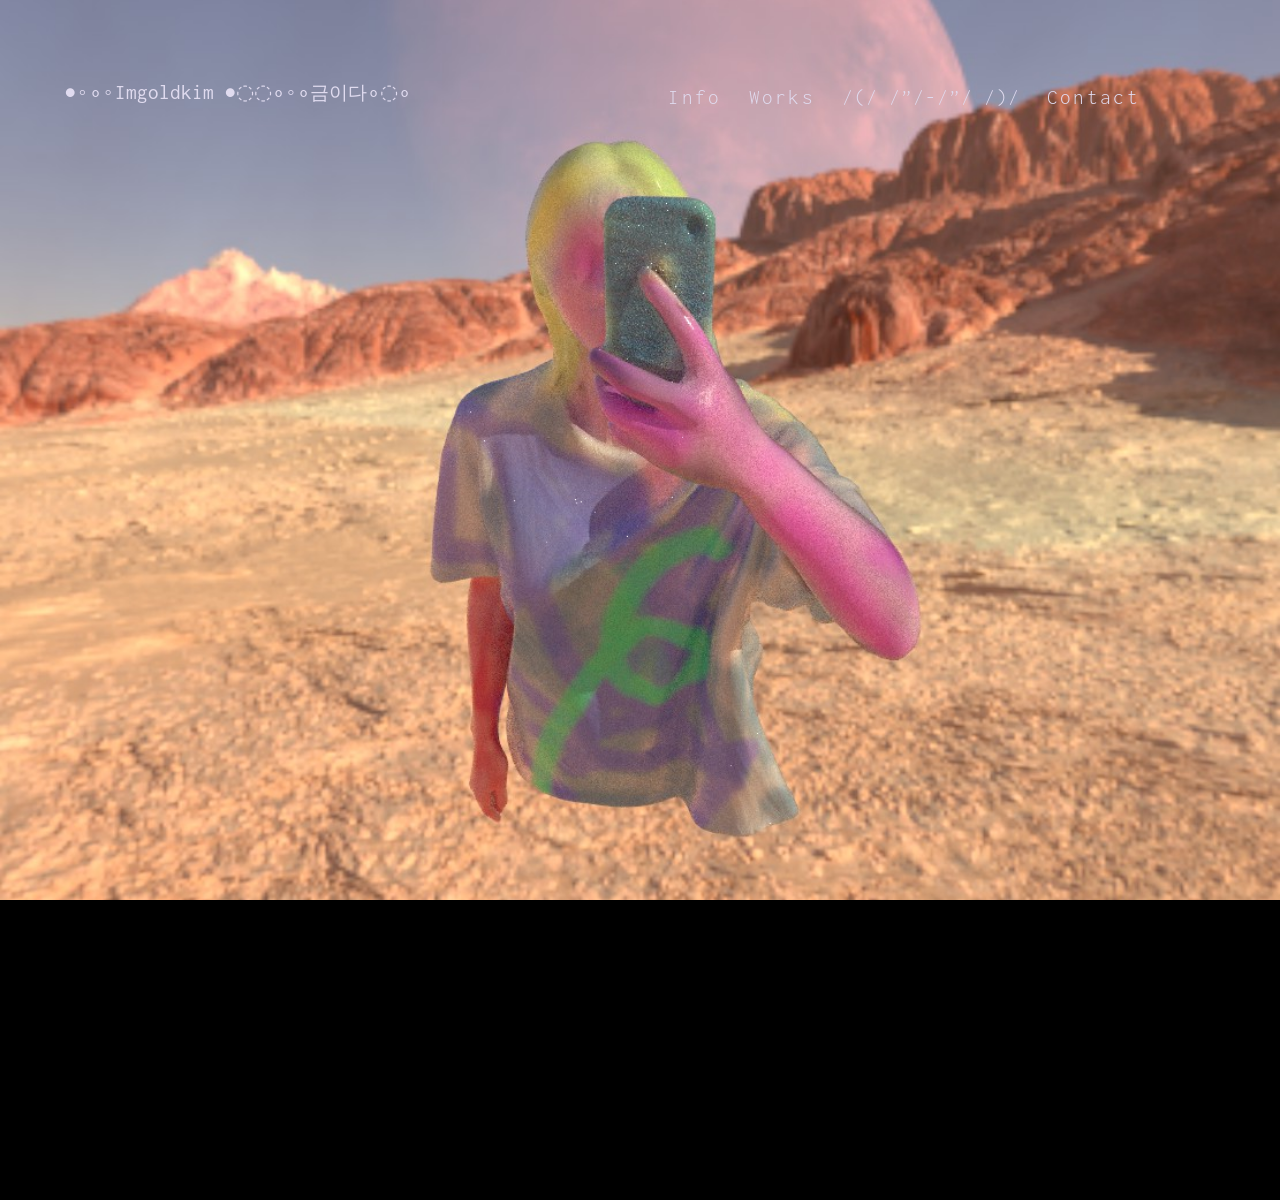
==== commit 330c41cd: "websitechangement" ====
--- a/index.html
+++ b/index.html
@@ -3,6 +3,11 @@
 <head>
     <meta charset="UTF-8">
     <meta name="viewport" content="width=device-width, initial-scale=1.0">
+    <link rel="icon" type="image/png" href="favicon/favicon-96x96.png" sizes="96x96" />
+    <link rel="icon" type="image/svg+xml" href="favicon/favicon.svg" />
+    <link rel="shortcut icon" href="favicon/favicon.ico" />
+    <link rel="apple-touch-icon" sizes="180x180" href="favicon/apple-touch-icon.png" />
+    <link rel="manifest" href="favicon/site.webmanifest" />
     <title>●◦∘◦Imgoldkim ●◌∘◦금이다∘◌</title>
     <link rel="stylesheet" href="styles.css">
     <link href="https://fonts.googleapis.com/css2?family=Noto+Sans+KR&display=swap" rel="stylesheet">
@@ -12,9 +17,7 @@
     <script src="cursor-background.js"></script>
 </head>
 <body class="main-bg">
-    <video class="hero-video" autoplay muted loop playsinline preload="auto" aria-label="Main background video">
-        <source src="video/7seconds.mp4" type="video/mp4">
-    </video>
+    <img class="hero-background" src="images/PROFILE1.jpg" alt="">
     <div class="container">
         <div class="top-right-title"><a class="top-right-title-link" href="index.html" aria-label="Go to home">●◦∘◦Imgoldkim ●◌◌∘◦∘<span class="kr">금이다</span>∘◌∘</a></div>
         <nav class="top-right-menu">
@@ -51,17 +54,6 @@
                 </section>
     </div>
     <script>
-        // Kick video playback; some browsers require an explicit play call.
-        (function() {
-            const video = document.querySelector('.hero-video');
-            if (!video) return;
-            const tryPlay = () => {
-                video.play().catch(() => {});
-            };
-            document.addEventListener('DOMContentLoaded', tryPlay);
-            document.addEventListener('click', tryPlay, { once: true });
-        })();
-
         (function() {
             const widget = document.querySelector('.strudel-widget');
             const launcher = document.querySelector('.strudel-nav-trigger');
--- a/styles.css
+++ b/styles.css
@@ -18,57 +18,60 @@
     display: none !important;
 }
 .info-bg .top-right-title {
-    color: #fffef1 !important;
+    color: #092b5c !important;
 }
 .info-bg .top-right-title a {
-    color: #fffef1 !important;
+    color: #092b5c !important;
 }
 .info-bg .top-right-menu {
-    color: #fffef1 !important;
+    color: #092b5c !important;
 }
 .info-bg .nav-link {
-    color: #fffef1 !important;
-}
-.info-bg main:first-of-type {
-    justify-content: flex-start !important;
-    align-items: flex-start !important;
-    padding: 180px 20px 60px 65px;
+    color: #092b5c !important;
+}
+.info-bg .info-main {
+    display: flex;
+    justify-content: center;
+    align-items: center;
+    min-height: 100vh;
+    padding: 150px 32px 100px;
+    box-sizing: border-box;
     width: 100%;
 }
 .info-bg .bio-container {
-    display: flex;
-    gap: 10px;
+    display: grid;
+    grid-template-columns: minmax(0, 1fr) minmax(220px, 330px);
+    gap: clamp(40px, 8vw, 120px);
     align-items: flex-start;
-    max-width: 1200px;
+    width: min(1100px, 100%);
 }
 .info-bg .bio-section {
     text-align: left !important;
-    max-width: 500px;
-    margin-top: 15px;
-    margin-left: -140px;
+    max-width: 560px;
+    margin: 15px 0 0;
     padding-left: 0;
-    flex-shrink: 0;
 }
 .info-bg .bio-image {
-    flex-shrink: 0;
-    margin-left: 350px;
-    margin-top: 0;
+    position: relative;
+    top: 20%;
+    width: 100%;
+    margin: 0;
     display: flex;
     flex-direction: column;
     align-items: center;
 }
 .info-bg .bio-image img {
+    width: 100%;
     max-width: 330px;
-    margin-top: 110px;
-    margin-left: -20px;
+    margin: 0;
     height: auto;
     display: block;
 }
 .info-bg .bio-links {
     display: flex;
-    gap: 30px;
-    margin-top: 50px;
-    margin-left: 0;
+    flex-wrap: wrap;
+    gap: 24px 30px;
+    margin-top: 40px;
     justify-content: center;
 }
 .info-bg .link-group {
@@ -79,17 +82,18 @@
 .info-bg .link-title {
     font-family: "Inconsolata", monospace !important;
     font-size: 22pt !important;
-    color: #ffffe2 !important;
+    color: #092b5c !important;
     font-weight: 350 !important;
     margin-bottom: 2px;
 }
 .info-bg .link-subtitle {
     font-family: "Inconsolata", monospace !important;
     font-size: 14pt !important;
-    color: #ffffe2 !important;
+    color: #092b5c !important;
     font-weight: 200 !important;
     margin-top:-4px;
     text-decoration: none;
+    cursor: pointer !important;
 }
 .info-bg .link-subtitle:hover {
     text-decoration: underline;
@@ -103,11 +107,58 @@
         "wdth" 150;
     line-height: 1.4;
     font-size: 16pt !important;
-    color: #ffffe2 !important;
+    color: #092b5c !important;
+}
+@media (max-width: 700px) {
+    .info-bg .info-main {
+        align-items: flex-start;
+        min-height: auto;
+        padding: 110px 20px 100px;
+    }
+
+    .info-bg .bio-container {
+        grid-template-columns: 1fr;
+        gap: 40px;
+    }
+
+    .info-bg .bio-section {
+        margin-top: 0;
+    }
+
+    .info-bg .bio-image {
+        max-width: 330px;
+        justify-self: center;
+    }
 }
 .contact-bg {
     background: #000 !important;
     background-image: none !important;
+}
+.contact-bg::before {
+    position: fixed;
+    inset: -24px;
+    content: '';
+    background: url('images/wave.png') center / cover no-repeat;
+    filter: blur(18px);
+    transform: scale(1.05);
+    z-index: 0;
+    pointer-events: none;
+}
+.contact-bg .hero-background {
+    position: fixed;
+    inset: 0;
+    width: 100%;
+    height: 100%;
+    object-fit: fill;
+    background: transparent;
+}
+.contact-bg .container {
+    position: relative;
+    z-index: 10;
+}
+.contact-bg .top-right-menu,
+.contact-bg .top-right-title {
+    pointer-events: auto;
 }
 /* Main page background */
 html, body {
@@ -219,7 +270,7 @@
     transition: all 0.3s ease;
 }
 
-.hero-video {
+.hero-background {
     position: fixed;
     inset: 0;
     width: 100vw;
@@ -289,8 +340,20 @@
 }
 
 .top-right-title-link {
+    display: inline-block;
     color: inherit;
     text-decoration: none;
+    cursor: pointer;
+    background: transparent;
+    animation: title-wave 9s ease-in-out infinite;
+    transition: transform 180ms ease, filter 180ms ease;
+}
+
+.top-right-title-link:hover,
+.top-right-title-link:focus-visible {
+    animation-play-state: paused;
+    transform: translateY(-6px) scale(1.03);
+    filter: brightness(1.2);
 }
 
 .nav-link {
@@ -299,7 +362,7 @@
     font-weight: 300;
     color: #e0dbef;
     text-decoration: none;
-    transition: opacity 0.7s ease;
+    transition: transform 180ms ease, opacity 180ms ease;
     cursor: pointer;
     letter-spacing: 2.3px;
 }
@@ -311,6 +374,7 @@
 }
 
 .nav-link:hover {
+    transform: translateY(-3px);
     opacity: 0.7;
 }
 
@@ -419,6 +483,59 @@
     min-height: 100vh;
     padding: 140px 24px 160px;
     box-sizing: border-box;
+}
+
+.events-main {
+    display: flex;
+    flex-direction: column;
+    justify-content: center;
+    min-height: 100vh;
+    padding: 150px 24px 80px;
+    box-sizing: border-box;
+}
+
+.poster-section {
+    display: flex;
+    flex-direction: column;
+    align-items: flex-start;
+    width: min(900px, 100%);
+    margin: 0;
+    transform: translateX(6%);
+    text-align: left;
+}
+
+.poster-section h1 {
+    order: 2;
+    margin: 10px 0 0;
+    color: #fffef1;
+    font-family: 'Inconsolata', monospace;
+    width: 30%;
+    text-align: center;
+    font-size: clamp(10px, 1.4vw, 16px);
+    font-weight: 300;
+    line-height: 1.1;
+}
+
+.poster-section img {
+    display: block;
+    width: 100%;
+    height: auto;
+    margin: 0;
+}
+
+.poster-section > a {
+    order: 1;
+    display: block;
+    width: 30%;
+    cursor: pointer;
+    transition: transform 240ms ease, filter 240ms ease, box-shadow 240ms ease;
+}
+
+.poster-section > a:hover,
+.poster-section > a:focus-visible {
+    transform: translateY(-8px) scale(1.02);
+    filter: brightness(1.08);
+    box-shadow: 0 12px 24px rgba(0, 0, 0, 0.28);
 }
 
 .works-list {
@@ -464,7 +581,7 @@
 }
 
 .work-flyout {
-    position: absolute;
+    position: fixed;
     min-width: 420px;
     max-width: 880px;
     background: rgba(0, 0, 0, 0.9);
@@ -577,6 +694,8 @@
 }
 
 .contact-main {
+    position: relative;
+    z-index: 1;
     display: flex;
     gap: 40px;
     align-items: flex-start;
@@ -1412,6 +1531,33 @@
     }
 }
 
+@keyframes title-wave {
+    0%, 100% {
+        transform: translate3d(0, 0, 0) rotate(0deg) scale(1);
+    }
+    12% {
+        transform: translate3d(-1px, -1px, 0) rotate(-0.35deg) scale(1.002);
+    }
+    25% {
+        transform: translate3d(-1px, -2px, 0) rotate(-0.6deg) scale(1.004);
+    }
+    37% {
+        transform: translate3d(0, -1px, 0) rotate(-0.2deg) scale(1.002);
+    }
+    50% {
+        transform: translate3d(1px, 1px, 0) rotate(0.45deg) scale(1.003);
+    }
+    62% {
+        transform: translate3d(1px, 2px, 0) rotate(0.65deg) scale(1.005);
+    }
+    75% {
+        transform: translate3d(0, 1px, 0) rotate(0.25deg) scale(1.002);
+    }
+    87% {
+        transform: translate3d(-1px, 0, 0) rotate(-0.2deg) scale(1.001);
+    }
+}
+
 .strudel-widget-panel {
     position: absolute;
     right: 0;
@@ -1610,7 +1756,7 @@
     width: 100%;
     max-width: 520px;
     min-height: 520px;
-    background: #000;
+    background: transparent;
     border: none;
     border-radius: 0;
     box-shadow: none;
@@ -1669,10 +1815,12 @@
 
 .two-col {
     flex-wrap: wrap;
+    gap: 12px;
 }
 
 .form-field {
     flex: 1 1 0;
+    min-width: 0;
     display: flex;
     flex-direction: column;
     gap: 6px;
@@ -1689,11 +1837,12 @@
 
 .form-field input,
 .form-field textarea {
+    box-sizing: border-box;
     width: 100%;
     border: 1.5px solid #fff;
     border-radius: 0;
     padding: 12px 14px;
-    background: #000;
+    background: transparent;
     font-family: 'Inconsolata', monospace;
     font-size: 12pt;
     font-weight: 300;
@@ -1706,12 +1855,20 @@
     outline: none;
     border-color: #fff;
     box-shadow: 0 0 0 3px rgba(255, 255, 255, 0.12);
-    background: #000;
+    background: transparent;
 }
 
 .form-field textarea {
     resize: vertical;
     min-height: 140px;
+}
+
+.two-col {
+    gap: 0;
+}
+
+.two-col .form-field:first-child input {
+    border-right: 0;
 }
 
 .contact-submit {
@@ -1754,6 +1911,14 @@
     .two-col {
         flex-direction: column;
     }
+
+    .two-col {
+        gap: 12px;
+    }
+
+    .two-col .form-field:first-child input {
+        border-right: 1.5px solid #fff;
+    }
 }
 
 .contact-footer {
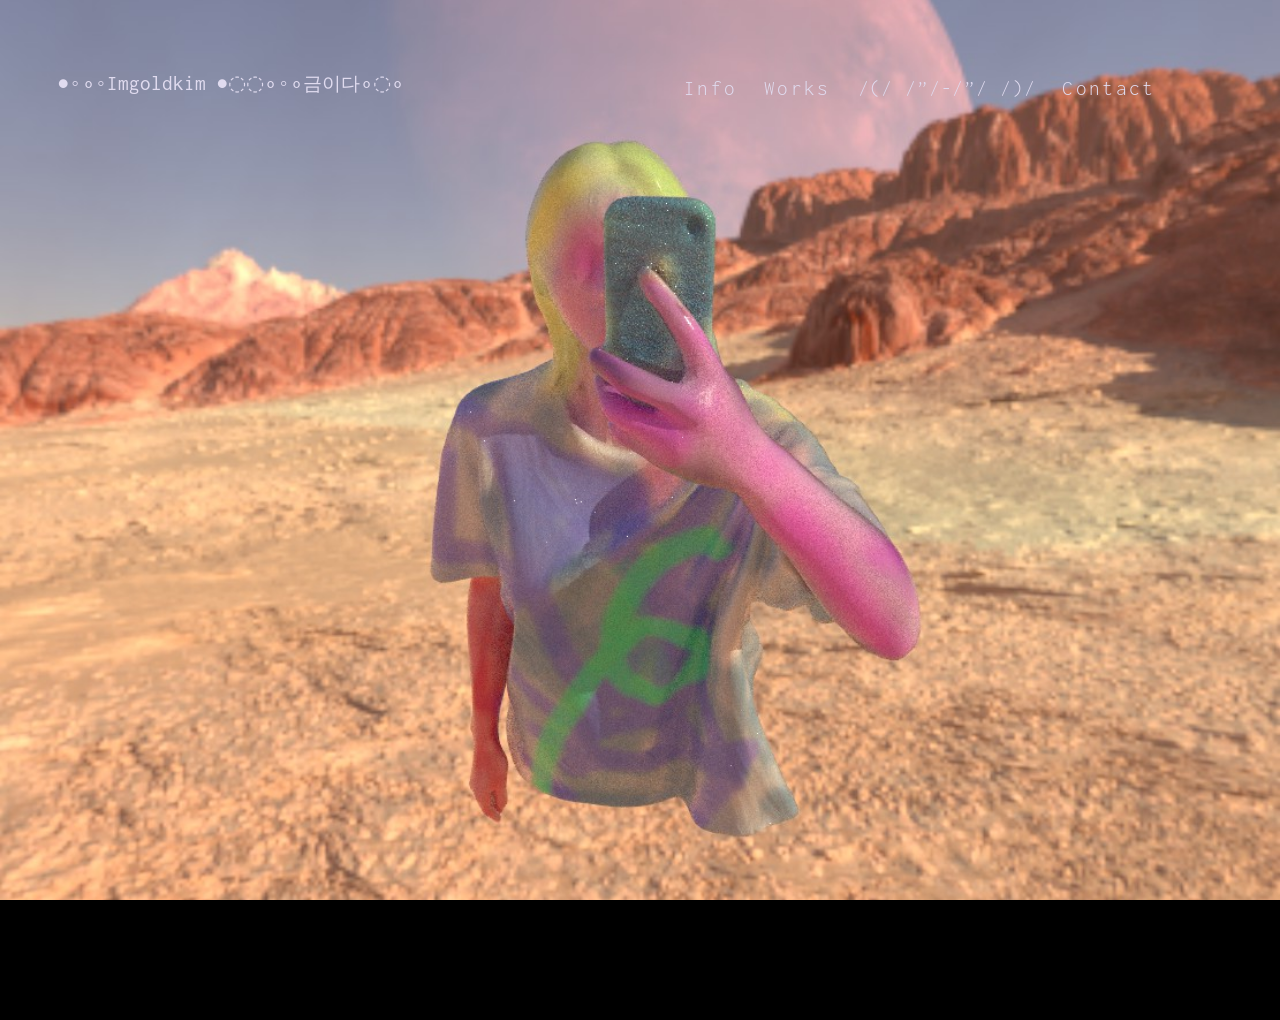
==== commit 6080ae91: "percent" ====
--- a/index.html
+++ b/index.html
@@ -27,7 +27,7 @@
             <a href="contact.html" class="nav-link">Contact</a>
         </nav>
         
-        <main style="display: flex; flex-direction: column; justify-content: center; align-items: center; min-height: 120vh;"></main>
+        <main style="display: flex; flex-direction: column; justify-content: center; align-items: center; min-height: 100vh;"></main>
         <footer></footer>
         <div class="bottom-social-icons">
             <a href="https://www.instagram.com/thereddot.jpg/" target="_blank" rel="noopener noreferrer" aria-label="Instagram">
--- a/styles.css
+++ b/styles.css
@@ -163,13 +163,16 @@
 /* Main page background */
 html, body {
     height: 100%;
-    min-height: 100vh;
     margin: 0;
     padding: 0;
     overflow-x: hidden; /* prevent horizontal scroll causing black gutter */
 }
 
-/* Force page and containers to black to avoid any white gaps */
+body {
+    min-height: 100vh;
+}
+
+/* Keep the document edges transparent so each page background can fill the viewport. */
 html, body, .container, .woc-container, footer {
     background: #000 !important;
     color: #fff !important;
@@ -418,11 +421,6 @@
     font-size: 20px; /* increased 'i' size */
     line-height: 1;
 }
-    justify-content: center;
-    align-items: center;
-    min-height: 100vh;
-    text-align: center;
-}
 
 .cv-details {
     max-width: 700px;
@@ -443,7 +441,6 @@
     -webkit-background-clip: initial;
     -webkit-text-fill-color: initial;
     background-clip: initial;
-    text-fill-color: initial;
 }
 
 .cv-section-title {
@@ -1071,10 +1068,6 @@
     pointer-events: none;
     transition: opacity 220ms ease;
 }
-.woc-bg .woc-back.visible {
-    opacity: 1 !important;
-    pointer-events: auto !important;
-}
 
 /* dashed underline appearing under Back on hover (absolute so text doesn't move) */
 .woc-bg .woc-back {
@@ -1416,7 +1409,6 @@
     100% { transform: translateX(-50%); }
 }
 
-.keyframes-placeholder{}
 @keyframes woc-wave {
     0% { transform: translateY(0px); }
     12.5% { transform: translateY(-18px); }
@@ -1786,6 +1778,44 @@
     }
 }
 
+/* Preserve the desktop composition while the whole page scales down. */
+.proportional-layout .top-right-menu {
+    top: calc(80px * var(--page-scale, 1));
+    right: calc(140px * var(--page-scale, 1));
+}
+
+.proportional-layout .top-right-title {
+    top: calc(80px * var(--page-scale, 1));
+    left: calc(65px * var(--page-scale, 1));
+}
+
+.proportional-layout .nav-link {
+    display: inline-block !important;
+}
+
+.proportional-layout .works-main {
+    padding: 140px 24px 160px;
+}
+
+.proportional-layout .work-item {
+    font-size: 70px;
+}
+
+.proportional-layout .info-main {
+    align-items: center;
+    min-height: 100vh;
+    padding: 150px 32px 100px;
+}
+
+.proportional-layout .bio-container {
+    grid-template-columns: minmax(0, 1fr) minmax(220px, 330px);
+}
+
+.proportional-layout .contact-card {
+    min-height: 520px;
+    padding: 45px;
+}
+
 /* Ensure background images that fill the viewport keep content visible */
 .woc-image {
     background-position: center center;
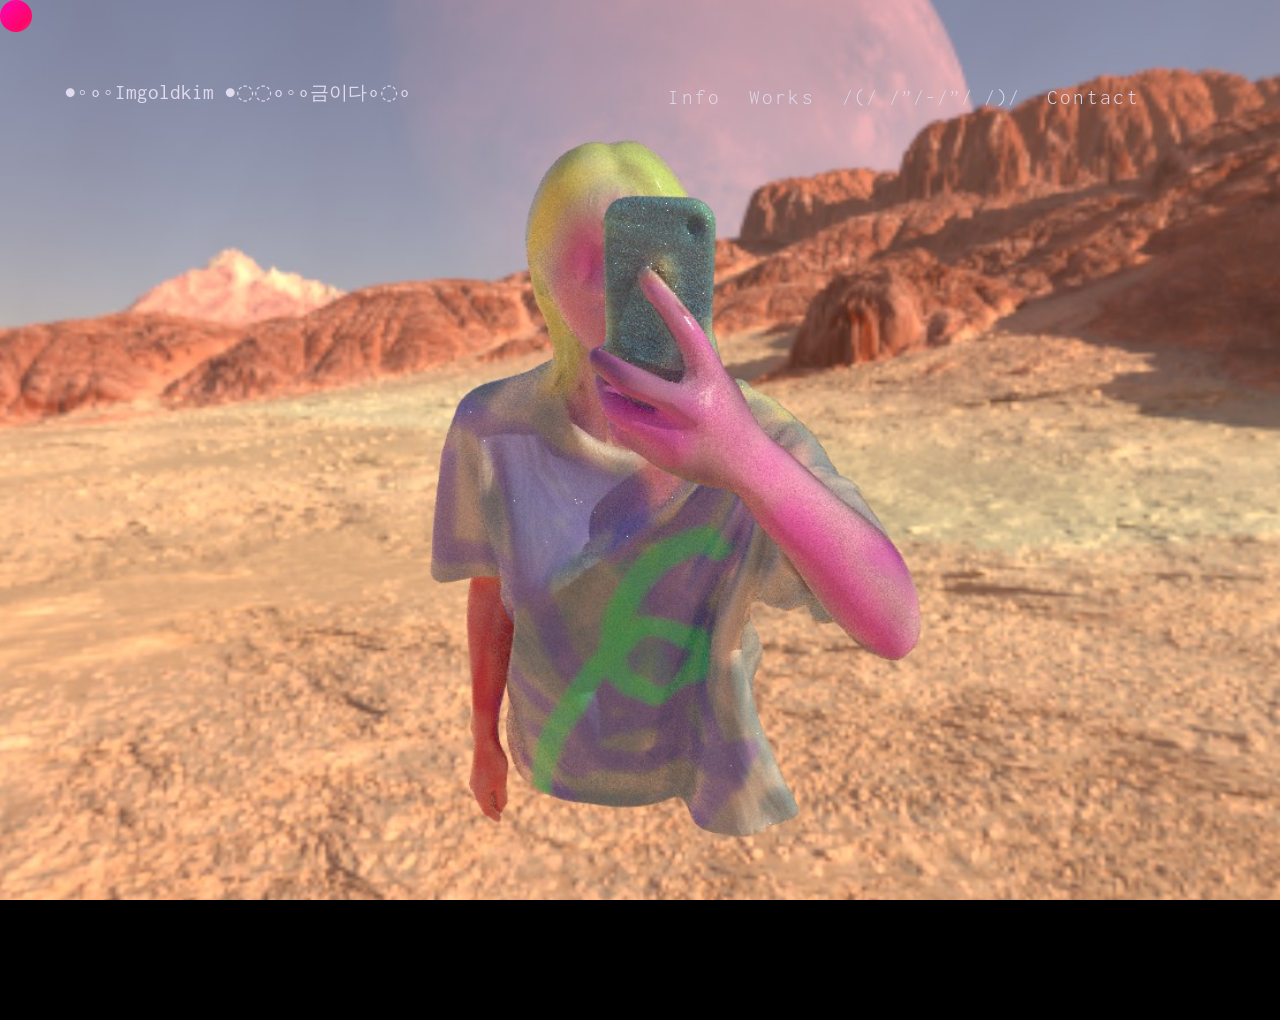
==== commit fab99b74: "cursor" ====
--- a/index.html
+++ b/index.html
@@ -17,6 +17,7 @@
     <script src="cursor-background.js"></script>
 </head>
 <body class="main-bg">
+    <div class="cursor"></div>
     <img class="hero-background" src="images/PROFILE1.jpg" alt="">
     <div class="container">
         <div class="top-right-title"><a class="top-right-title-link" href="index.html" aria-label="Go to home">●◦∘◦Imgoldkim ●◌◌∘◦∘<span class="kr">금이다</span>∘◌∘</a></div>
--- a/styles.css
+++ b/styles.css
@@ -1816,6 +1816,154 @@
     padding: 45px;
 }
 
+@media (max-width: 640px) {
+    html,
+    body {
+        width: 100%;
+        min-width: 0;
+        overflow-x: hidden;
+    }
+
+    .container {
+        width: 100%;
+        max-width: none;
+        box-sizing: border-box;
+        padding: 16px;
+    }
+
+    .proportional-layout .top-right-title {
+        top: 16px;
+        left: 16px;
+        font-size: 12pt;
+        line-height: 1.1;
+    }
+
+    .proportional-layout .top-right-menu {
+        top: 16px;
+        right: 16px;
+        gap: 10px;
+    }
+
+    .proportional-layout .nav-link {
+        font-size: 11pt;
+        letter-spacing: 1px;
+    }
+
+    .proportional-layout .works-main {
+        min-height: 100dvh;
+        padding: 100px 14px 90px;
+    }
+
+    .proportional-layout .works-list {
+        margin-top: 32px;
+    }
+
+    .proportional-layout .work-item {
+        width: 100%;
+        font-size: clamp(24px, 8vw, 40px);
+        padding: 4px 0;
+    }
+
+    .proportional-layout .info-main {
+        min-height: auto;
+        padding: 100px 20px 80px;
+        align-items: flex-start;
+    }
+
+    .proportional-layout .bio-container {
+        grid-template-columns: 1fr;
+        gap: 36px;
+    }
+
+    .proportional-layout .events-main {
+        min-height: auto;
+        padding: 100px 16px 48px;
+    }
+
+    .proportional-layout .poster-section {
+        width: 100%;
+        transform: none;
+    }
+
+    .proportional-layout .poster-section > a,
+    .proportional-layout .poster-section h1 {
+        width: 100%;
+    }
+
+    .proportional-layout .contact-main {
+        flex-direction: column;
+        align-items: stretch;
+        gap: 32px;
+        min-height: auto;
+        padding: 100px 16px 48px;
+    }
+
+    .proportional-layout .contact-section,
+    .proportional-layout .contact-card,
+    .proportional-layout .contact-right {
+        width: 100%;
+        max-width: none;
+        min-width: 0;
+        box-sizing: border-box;
+    }
+
+    .proportional-layout .contact-card {
+        min-height: auto;
+        padding: 20px;
+    }
+
+    .proportional-layout .contact-right {
+        height: auto;
+        justify-content: center;
+    }
+
+    .proportional-layout .welcome-message h2 {
+        padding: 0;
+        text-align: center;
+    }
+
+    .proportional-layout .bottom-social-icons {
+        position: fixed;
+        bottom: 16px;
+    }
+
+    .info-bg .bio-section,
+    .info-bg .bio-section * {
+        font-size: 12pt !important;
+    }
+
+    .info-bg .link-title {
+        font-size: 17pt !important;
+    }
+
+    .info-bg .link-subtitle {
+        font-size: 11pt !important;
+    }
+}
+
+@media (max-width: 480px) {
+    .proportional-layout .top-right-title {
+        left: 10px;
+        top: 10px;
+        font-size: 10pt;
+    }
+
+    .proportional-layout .top-right-menu {
+        right: 10px;
+        top: 10px;
+        gap: 7px;
+    }
+
+    .proportional-layout .nav-link {
+        font-size: 9pt;
+        letter-spacing: 0.5px;
+    }
+
+    .proportional-layout .strudel-nav-trigger {
+        display: none !important;
+    }
+}
+
 /* Ensure background images that fill the viewport keep content visible */
 .woc-image {
     background-position: center center;
@@ -2008,3 +2156,62 @@
     visibility: hidden !important;
 }
 
+body { cursor: none; }          /* 기본 커서 숨기기 */
+a, button { cursor: none; }     /* 링크·버튼도 숨기기 */
+
+.cursor {
+    position: fixed;
+    top: 0;
+    left: 0;
+    width: 32px;
+    height: 32px;
+    border-radius: 70%;
+    pointer-events: none;
+    z-index: 9999;
+
+    background: linear-gradient(
+        135deg,
+        #ff05b4,
+        #ff0766,
+        #ff6fc5,
+        #c8b0ff,
+        #f1f751
+    );
+    background-size: 300% 300%;
+
+    animation: cursor-gradient 10s ease-in-out infinite;
+}
+
+@keyframes cursor-gradient {
+    0% {
+        background-position: 0% 50%;
+    }
+
+    50% {
+        background-position: 100% 50%;
+    }
+
+    100% {
+        background-position: 0% 50%;
+    }
+}
+
+.cursor-trail-canvas {
+    position: fixed;
+    inset: 0;
+    pointer-events: none;
+    z-index: 9998;
+}
+
+.cursor {
+    z-index: 9999;
+}
+
+
+html,
+body,
+*,
+*::before,
+*::after {
+    cursor: none !important;
+}
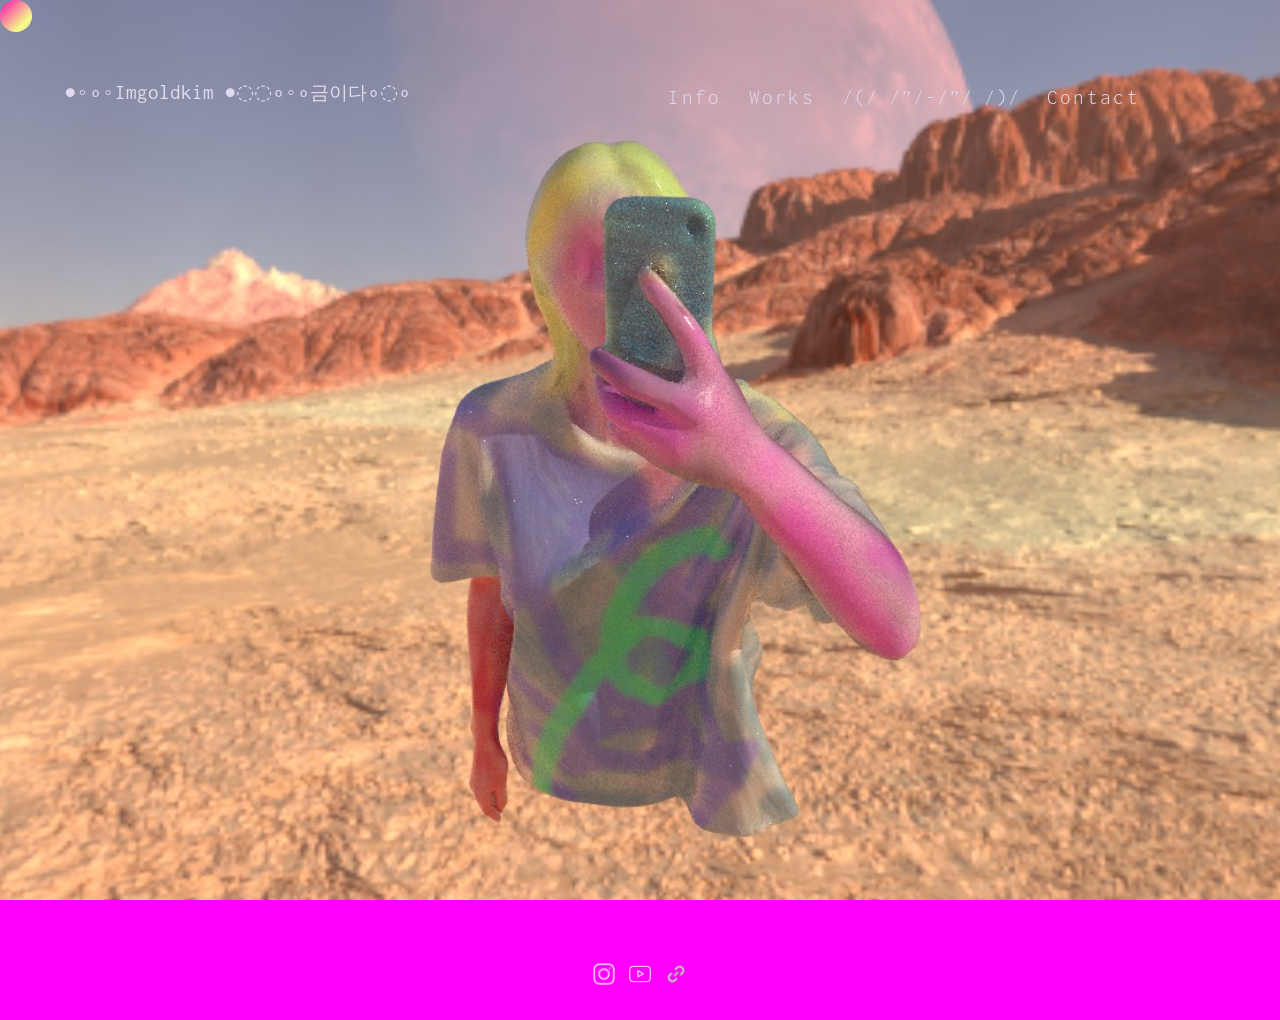
==== commit b40776b7: "mobilebanner" ====
--- a/index.html
+++ b/index.html
@@ -2,7 +2,10 @@
 <html lang="en">
 <head>
     <meta charset="UTF-8">
-    <meta name="viewport" content="width=device-width, initial-scale=1.0">
+    <meta name="viewport" content="width=device-width, initial-scale=1, viewport-fit=cover">
+    <meta name="apple-mobile-web-app-capable" content="yes">
+    <meta name="apple-mobile-web-app-status-bar-style" content="black-translucent">
+    <meta name="theme-color" content="#111111">
     <link rel="icon" type="image/png" href="favicon/favicon-96x96.png" sizes="96x96" />
     <link rel="icon" type="image/svg+xml" href="favicon/favicon.svg" />
     <link rel="shortcut icon" href="favicon/favicon.ico" />
--- a/styles.css
+++ b/styles.css
@@ -1,16 +1,17 @@
 @import url('https://fonts.googleapis.com/css2?family=Inconsolata:wght@200..900&display=swap');
 
 /* Bio page background */
+
 .work-bg {
-    background: #000 !important;
+    background: #e9ff7c !important;
     background-image: none !important;
 }
 .events-bg {
-    background: #000 !important;
+    background: #ff0202 !important;
     background-image: none !important;
 }
 .info-bg {
-    background: #000 !important;
+    background: #fbfcfc !important;
     background-image: none !important;
 }
 .info-bg::after,
@@ -18,7 +19,7 @@
     display: none !important;
 }
 .info-bg .top-right-title {
-    color: #092b5c !important;
+    color: #f9fbfd !important;
 }
 .info-bg .top-right-title a {
     color: #092b5c !important;
@@ -130,20 +131,13 @@
         justify-self: center;
     }
 }
+
+
 .contact-bg {
-    background: #000 !important;
-    background-image: none !important;
-}
-.contact-bg::before {
-    position: fixed;
-    inset: -24px;
-    content: '';
-    background: url('images/wave.png') center / cover no-repeat;
-    filter: blur(18px);
-    transform: scale(1.05);
-    z-index: 0;
-    pointer-events: none;
-}
+background: #ab1af3 !important;
+background-image: none !important;
+}  
+
 .contact-bg .hero-background {
     position: fixed;
     inset: 0;
@@ -160,17 +154,6 @@
 .contact-bg .top-right-title {
     pointer-events: auto;
 }
-/* Main page background */
-html, body {
-    height: 100%;
-    margin: 0;
-    padding: 0;
-    overflow-x: hidden; /* prevent horizontal scroll causing black gutter */
-}
-
-body {
-    min-height: 100vh;
-}
 
 /* Keep the document edges transparent so each page background can fill the viewport. */
 html, body, .container, .woc-container, footer {
@@ -184,6 +167,7 @@
 /* ensure footer doesn't add unexpected height or white background */
 footer { background: transparent !important; margin: 0; padding: 0; }
 /* Bottom navigation menu styles */
+
 .bottom-menu {
     display: flex;
     justify-content: center;
@@ -222,7 +206,7 @@
     font-family: 'Diatype', Arial, sans-serif;
     font-weight: 900;
     line-height: 1.6;
-    background: #000;
+    background: #000000;
     cursor: url('images/cursor.png'), auto;
 }
 
@@ -231,11 +215,6 @@
     cursor: url('images/cursor.png'), auto;
 }
 
-/* Animated background for main page */
-body.main-bg {
-    background: #000;
-    background-image: none;
-}
 
 .container {
     max-width: 1200px;
@@ -254,7 +233,7 @@
 h1, h2, h3, h4, h5, h6 {
     font-family: 'Diatype', Arial, sans-serif;
     font-weight: 900;
-    color: #333;
+    color: #ffffff;
     margin-bottom: 20px;
 }
 
@@ -394,7 +373,7 @@
 .strudel-nav-trigger:hover,
 .strudel-nav-trigger:focus-visible {
     background-color: #e9cbff;
-    color: #21143a;
+    color: #6311fc;
     opacity: 1;
     animation-play-state: paused;
 }
@@ -532,7 +511,7 @@
 .poster-section > a:focus-visible {
     transform: translateY(-8px) scale(1.02);
     filter: brightness(1.08);
-    box-shadow: 0 12px 24px rgba(0, 0, 0, 0.28);
+    box-shadow: 0 12px 24px rgba(249, 247, 247, 0.28);
 }
 
 .works-list {
@@ -581,11 +560,10 @@
     position: fixed;
     min-width: 420px;
     max-width: 880px;
-    background: rgba(0, 0, 0, 0.9);
+    background: transparent;
     color: #fff;
     border: none;
-    padding: 10px;
-    box-shadow: 0 22px 40px rgba(0, 0, 0, 0.6);
+    box-shadow: none;
     font-family: "Bitcount Single", system-ui, sans-serif;
     font-optical-sizing: auto;
     font-weight: 300;
@@ -600,7 +578,6 @@
     letter-spacing: 0.6px;
     pointer-events: none;
     z-index: 120;
-    border-radius: 8px;
     overflow: hidden;
 }
 
@@ -723,91 +700,6 @@
 }
 
 
-
-.player-header h2 {
-    font-family: 'Inconsolata', monospace;
-    font-size: 16pt;
-    font-weight: 300;
-    color: #fff;
-    margin: 0;
-}
-
-.player-controls {
-    display: flex;
-    gap: 12px;
-    flex-wrap: wrap;
-}
-
-.player-btn {
-    flex: 1;
-    min-width: 80px;
-    padding: 12px 16px;
-    background: transparent;
-    color: #fff;
-    border: 1px solid #fff;
-    border-radius: 0;
-    font-family: 'Inconsolata', monospace;
-    font-size: 11pt;
-    font-weight: 300;
-    cursor: pointer;
-    transition: all 0.2s ease;
-}
-
-.player-btn:hover {
-    background: #fff;
-    color: #000;
-}
-
-.player-btn:active {
-    transform: translateY(1px);
-}
-
-.player-visualizer {
-    width: 100%;
-    height: 150px;
-    background: #000;
-    border: 1px solid #fff;
-}
-
-#audioCanvas {
-    width: 100%;
-    height: 100%;
-    display: block;
-}
-
-.player-volume {
-    display: flex;
-    flex-direction: column;
-    gap: 8px;
-}
-
-.player-volume label {
-    font-family: 'Inconsolata', monospace;
-    font-size: 11pt;
-    font-weight: 300;
-    color: #fff;
-}
-
-.volume-slider {
-    width: 100%;
-    height: 4px;
-    background: #444;
-    border: none;
-    border-radius: 0;
-    outline: none;
-    -webkit-appearance: none;
-    appearance: none;
-}
-
-.volume-slider::-webkit-slider-thumb {
-    -webkit-appearance: none;
-    appearance: none;
-    width: 16px;
-    height: 16px;
-    background: #fff;
-    cursor: pointer;
-    border: 1px solid #fff;
-}
 
 /* Water of Connection page */
 .woc-bg {
@@ -1491,9 +1383,15 @@
 }
 
 /* keep the main page bottom icons background-free */
-.main-bg .bottom-social-icons {
-    background: none !important;
-}
+.main-bg {
+    background: #ff00fb !important;
+    background-image: none !important;
+}
+
+.contact-bg {
+background: #501af3 !important;
+background-image: none !important;
+}  
 
 .strudel-widget {
     position: fixed;
@@ -1738,7 +1636,6 @@
     @media (max-width: 480px) {
         .top-right-menu { right: 8px; gap: 8px; font-size: 11px; }
         .top-right-title { left: 8px; top: 8px; font-size: 11px; }
-        .nav-link { display: none; } /* hide secondary links to avoid overlap on very small screens */
         .woc-marquee { display: none; }
         .woc-image { height: 50vh; min-height: 50vh; }
         .woc-image .woc-overlay-caption { right: 6px; left: 6px; bottom: 4vh; font-size: 11px; text-align: center; }
@@ -2165,21 +2062,20 @@
     left: 0;
     width: 32px;
     height: 32px;
-    border-radius: 70%;
+    border-radius: 60%;
     pointer-events: none;
     z-index: 9999;
 
     background: linear-gradient(
         135deg,
         #ff05b4,
-        #ff0766,
+        #f5ff8a,
         #ff6fc5,
         #c8b0ff,
-        #f1f751
+        #ffffff
     );
     background-size: 300% 300%;
 
-    animation: cursor-gradient 10s ease-in-out infinite;
 }
 
 @keyframes cursor-gradient {
@@ -2214,4 +2110,242 @@
 *::before,
 *::after {
     cursor: none !important;
+}
+
+
+@media (max-width: 600px) {
+    .top-right-title {
+        position: fixed;
+        top: 600px;
+        left: 12px;
+        right: 12px;
+        font-size: clamp(10px, 3.2vw, 14px);
+        line-height: 1.2;
+        white-space: nowrap;
+        text-align: center;
+    }
+
+    .top-right-menu {
+        position: fixed;
+        top: 23px;
+        left: 8px;
+        right: 8px;
+        justify-content: center;
+        gap: clamp(8px, 3vw, 18px);
+        white-space: nowrap;
+    }
+
+    .nav-link {
+        display: inline-block;
+        font-size: clamp(16px, 3.5vw, 15px);
+        letter-spacing: 0.5px;
+    }
+}
+
+@media (max-width: 600px) {
+    /* 기존 상단 타이틀 숨김 */
+    .top-right-title {
+        display: none;
+    }
+
+    /* 메뉴는 상단에 유지 */
+    .top-right-menu {
+        top: 23px;
+    }
+
+    /* 타이틀을 담은 움직이는 원형 */
+    @media (max-width: 600px) {
+    .cursor {
+        width: 69px;
+        height: 69px;
+        display: flex;
+        align-items: center;
+        justify-content: center;
+        pointer-events: auto;
+        cursor: pointer !important;
+        animation:
+            cursor-gradient 3.5s ease-in-out infinite,
+            mobile-title-float 15s ease-in-out infinite;
+    }
+
+    .cursor::after {
+        content: "川o･-･)ﾉ";
+        display: block;
+        white-space: pre;
+        text-align: center;
+        line-height: 1.2;
+        color: #ffffff;
+        font-family: "Inconsolata", monospace;
+        font-size: 13px;
+        font-weight: 300;
+        letter-spacing: 0.5px;
+    }
+}
+
+@keyframes mobile-title-float {
+    0% {
+        transform: translate(10vw, 22vh) rotate(-121deg);
+    }
+
+    25% {
+        transform: translate(65vw, 30vh) rotate(195deg);
+    }
+
+    50% {
+        transform: translate(72vw, 70vh) rotate(-150deg);
+    }
+
+    75% {
+        transform: translate(18vw, 76vh) rotate(180deg);
+    }
+
+    100% {
+        transform: translate(10vw, 22vh) rotate(-108deg);
+    }
+}
+
+
+@media (max-width: 600px) {
+    html,
+    body {
+        width: 100%;
+        min-width: 0;
+        overflow-x: hidden;
+    }
+
+    .contact-main {
+        width: 100%;
+        min-height: auto;
+        box-sizing: border-box;
+        padding: 105px 18px 40px;
+        display: flex;
+        flex-direction: column;
+        gap: 42px;
+    }
+
+    /* welcome to my island를 위쪽에 배치 */
+    .contact-right {
+        order: -1;
+        width: 100%;
+        min-width: 0;
+        height: auto;
+        display: flex;
+        justify-content: center;
+        align-items: center;
+    }
+
+    .welcome-message {
+        width: 100%;
+    }
+
+    .welcome-message h2 {
+        margin: 0;
+        padding: 0;
+        text-align: center;
+        font-size: clamp(14px, 4vw, 18px);
+        line-height: 1.4;
+        overflow-wrap: anywhere;
+    }
+
+    /* 폼을 아래쪽에 배치 */
+    .contact-section {
+        order: 1;
+        width: 100%;
+        min-height: auto;
+        display: block;
+    }
+
+    .contact-card {
+        width: 100%;
+        max-width: none;
+        min-height: auto;
+        padding: 0;
+        box-sizing: border-box;
+    }
+
+    .contact-title {
+        margin-bottom: 18px;
+        font-size: 16px;
+    }
+
+    .contact-form {
+        width: 100%;
+        gap: 14px;
+    }
+
+    .form-row,
+    .two-col {
+        width: 100%;
+        flex-direction: column;
+        gap: 14px;
+    }
+
+    .form-field,
+    .form-field input,
+    .form-field textarea {
+        width: 100%;
+        box-sizing: border-box;
+    }
+
+    .form-field input,
+    .form-field textarea {
+        font-size: 16px;
+    }
+
+    .form-field textarea {
+        min-height: 120px;
+    }
+
+    .contact-submit {
+        align-self: flex-end;
+        margin-top: 4px;
+        padding: 10px 22px;
+    }
+
+    .contact-footer {
+        width: 100%;
+        box-sizing: border-box;
+        margin-top: 20px;
+        padding: 24px 18px 40px;
+    }
+
+  
+}
+
+ 
+@media (max-width: 600px) {
+    .contact-bg .top-right-menu .nav-link:last-child {
+        font-size: 12px;
+        letter-spacing: 0;
+        white-space: nowrap;
+    }
+}
+
+@media (max-width: 600px) {
+    html,
+    body {
+        width: 100%;
+        min-height: 100dvh;
+        background: #000000 !important;
+    }
+
+    .hero-background {
+        position: fixed;
+        inset: 0;
+        width: 100vw;
+        height: 100dvh;
+        min-height: 100svh;
+        object-fit: cover;
+        object-position: center center;
+    }
+
+    .contact-bg .hero-background {
+        width: 100vw;
+        height: 100dvh;
+        object-fit: cover;
+    }
+
+    .contact-bg::before {
+        inset: 0;
+    }
 }
